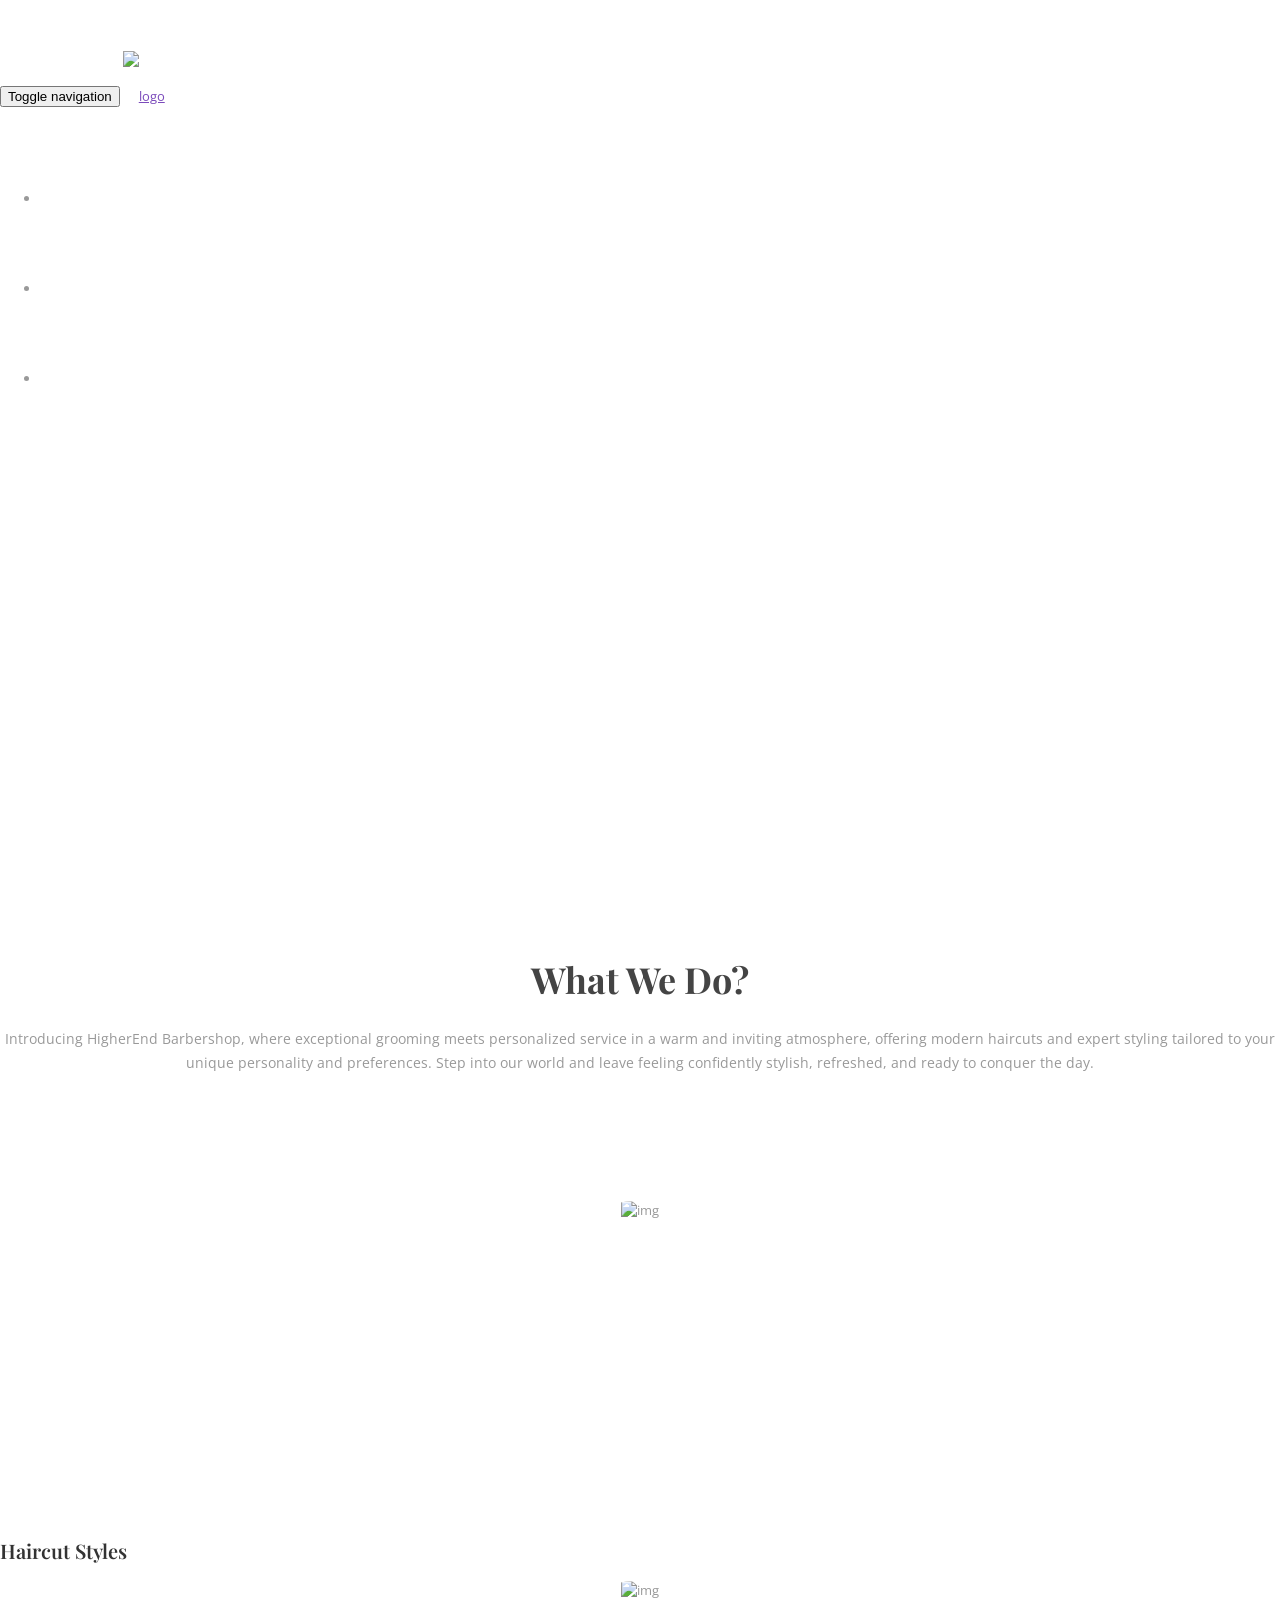
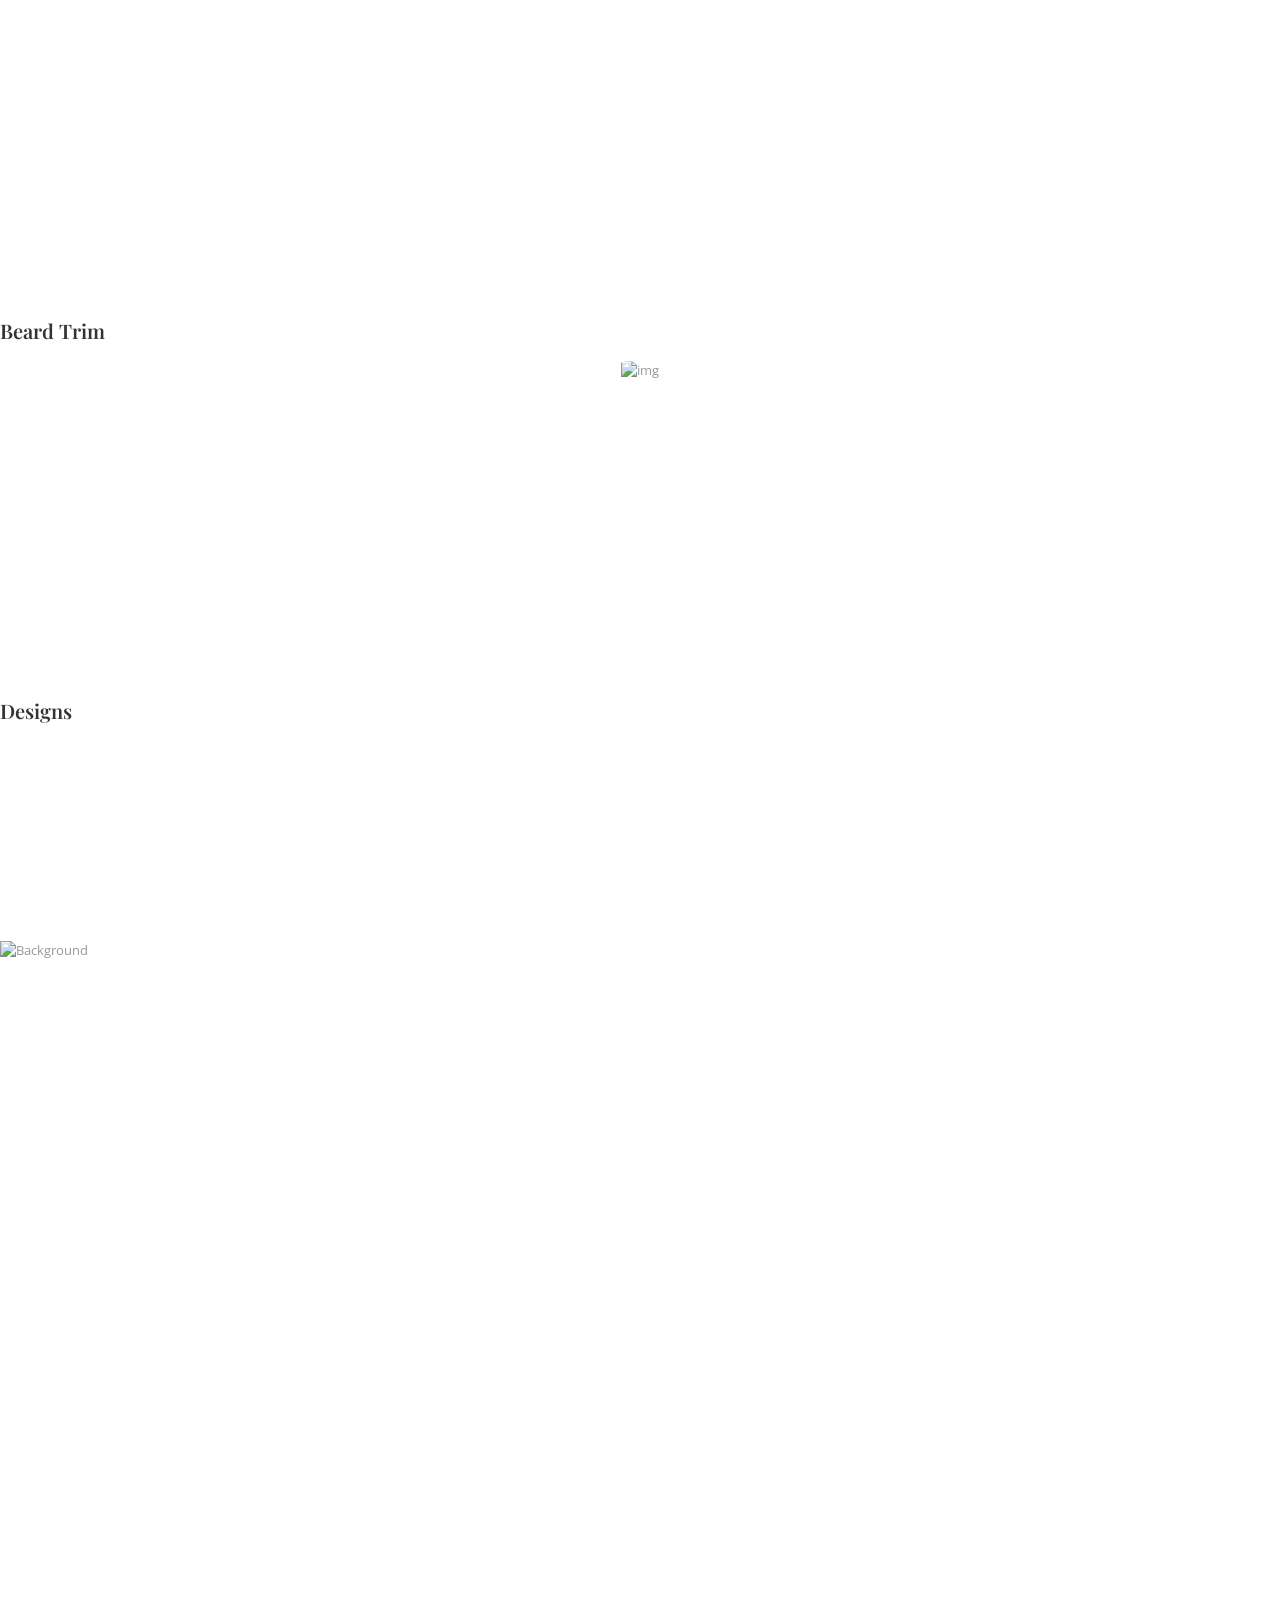
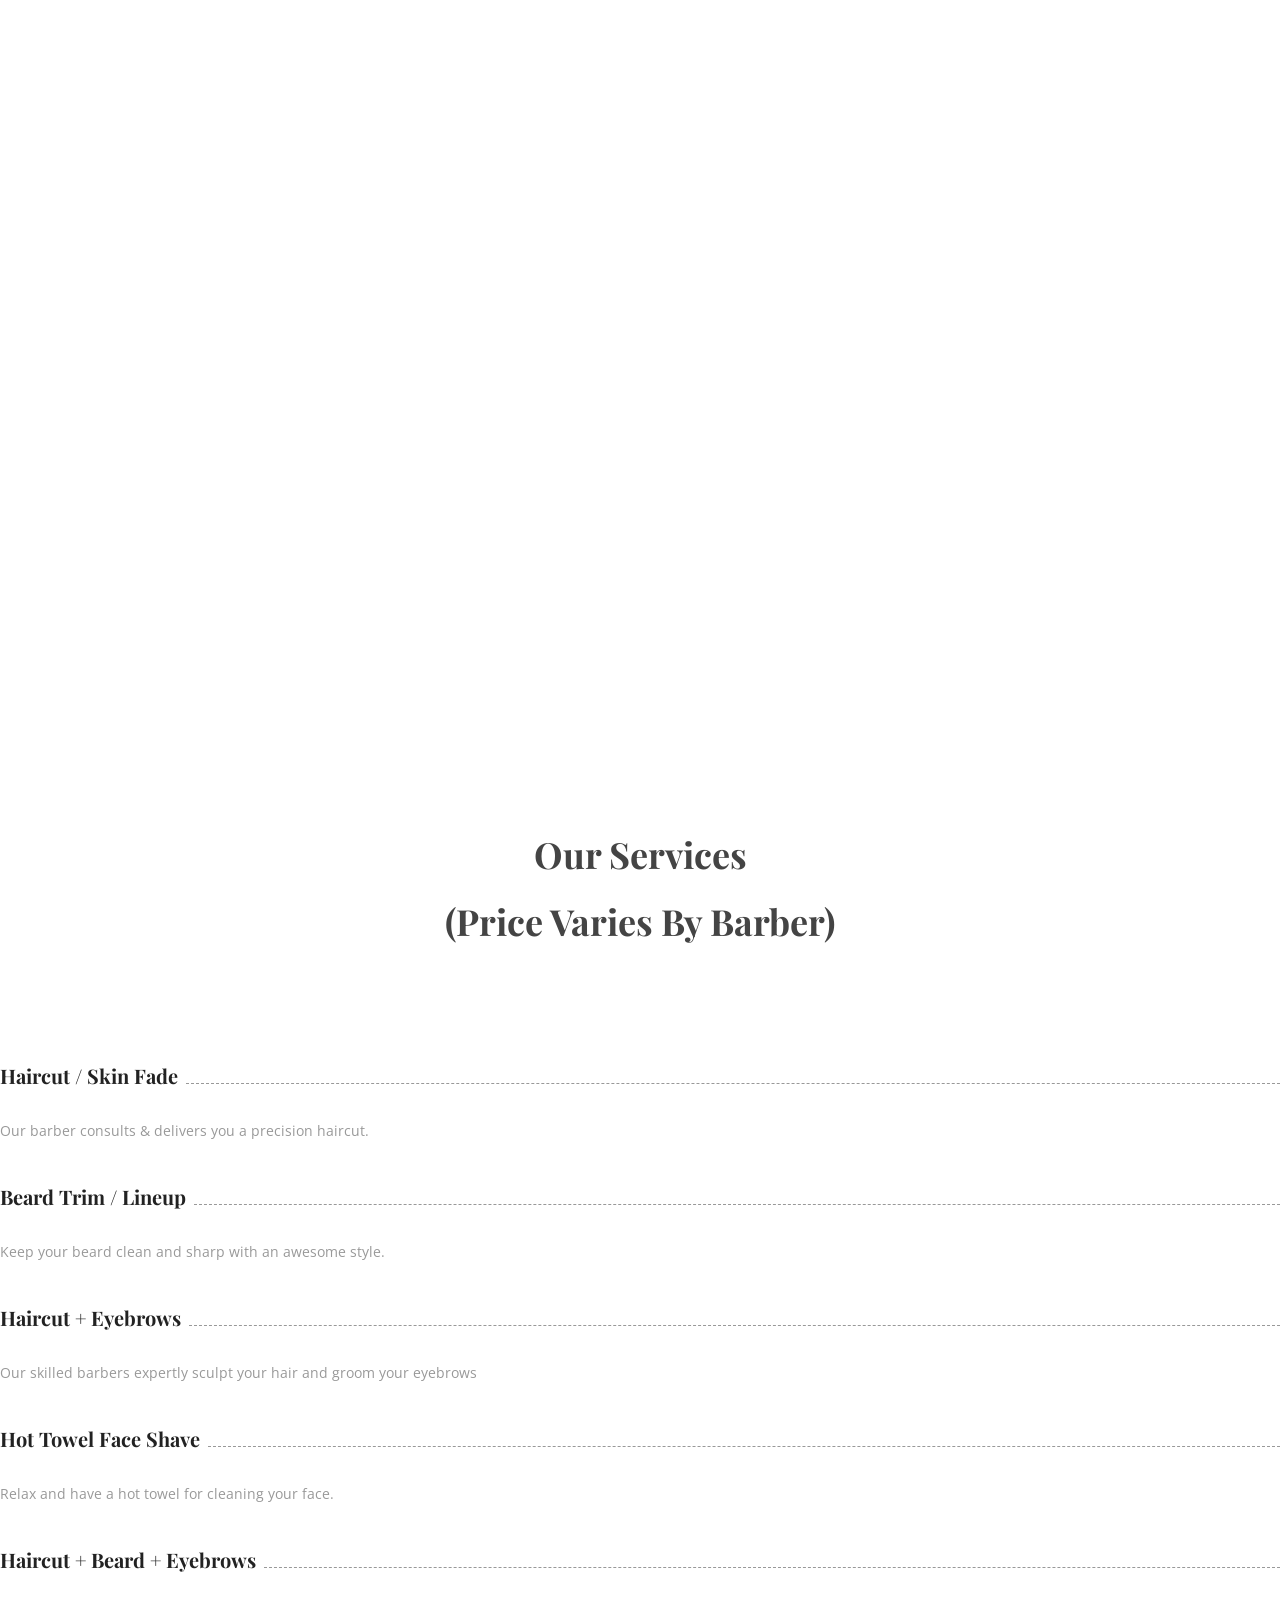
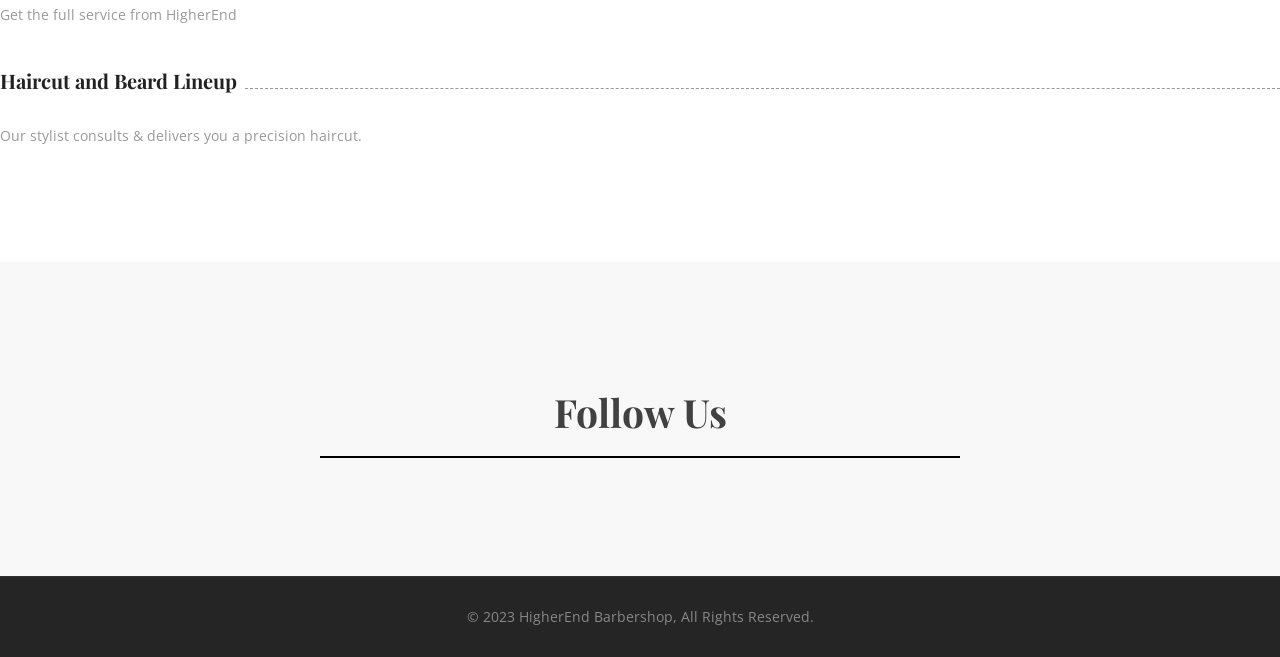
==== index.html @ abc7694b "Updated front page and staff page Updated some stuff" ====
<!DOCTYPE html>
<html dir="ltr" lang="en-US">

<head>
    <!-- Document Meta
    ============================================= -->
    <meta charset="utf-8">
    <meta http-equiv="X-UA-Compatible" content="IE=edge">
    <!--IE Compatibility Meta-->
    <meta name="author" content="Mahz Alam (Doc)" />
    <meta name="viewport" content="width=device-width, initial-scale=1,
            maximum-scale=1">
    <meta name="description" content="Elevate your grooming experience at HigherEnd Barbershop, where luxury meets exceptional craftsmanship. Our expert barbers are committed to providing the highest quality haircuts, meticulous grooming, and a distinguished atmosphere. Discover the perfect blend of timeless tradition and contemporary flair as our skilled team transforms your look with precision and style. Step into our world of sophistication and indulge in the ultimate grooming experience. Unleash your confidence and embrace the pinnacle of barbershop excellence at HigherEnd Barbershop.">
    <meta name="keywords" content="HigherEnd, HigherEnd Barbershop, Barbershop, barbershop, Shad Cutz">
    <link href="https://demo.zytheme.com/hairy/assets/images/favicon/favicon.png" rel="icon">

    <!-- Fonts
    ============================================= -->
    <link
        href='https://fonts.googleapis.com/css?family=Playfair+Display:400,400i,700,700i,900%7COpen+Sans:300,300i,400,400i,600,600i,700,700i,800,800i'
        rel='stylesheet' type='text/css'>

    <!-- Stylesheets
    ============================================= -->
    <link href="./assets/css/external.css" rel="stylesheet">
    <link href="./assets/css/bootstrap.min.css" rel="stylesheet">
    <link href="./assets/css/style.css" rel="stylesheet">

    <!-- HTML5 shim, for IE6-8 support of HTML5 elements. All other JS at the end of file. -->
    <!--[if lt IE 9]>
      <script src="assets/js/html5shiv.js"></script>
      <script src="assets/js/respond.min.js"></script>
    <![endif]-->
    <!-- Document Title
    ============================================= -->
    <title>HigherEnd | Barber</title>
</head>

<body>
    <!-- <div class="preloader">
        <div class="spinner">
            <div class="bounce1"></div>
            <div class="bounce2"></div>
            <div class="bounce3"></div>
        </div>
    </div> -->
    <!-- Document Wrapper
	============================================= -->
    <div id="wrapper" class="wrapper clearfix">
        <header id="navbar-spy" class="header header-topbar
                header-transparent header-fixed">
                    <div id="top-bar" class="top-bar">
                        <div class="container">
                            <div class="bottom-bar-border">
                                <div class="row">
                                    <div class="col-xs-12 col-sm-6 col-md-6 top--contact hidden-xs">
                                        <ul class="list-inline mb-0 ">
                                            <li>
                                                <i class="lnr lnr-clock"></i><span>Tue - Fri 10:30 - 8:00</span>
                                            </li>
                                        </ul>
                                    </div><!-- .col-md-6 end -->
                                    <div class="col-xs-12 col-sm-6 col-md-6 top--info text-right text-center-xs">
                                        <a href="https://www.google.com/maps/search/?api=1&query=33081+23+mile+Rd+New+Baltimore+Michigan" target="_blank">
                                            <span class="address">33081 23 mile Rd New Baltimore, MI 48047</span>
                                        </a>
                                        <span>|</span>
                                        <a href="tel:+15869802047" target="_blank">
                                            <span class="phone">(586) 980-2047</span>
                                        </a>
                                    </div><!-- .col-md-6 end -->
                                </div>
                            </div>
                        </div>
                    </div>
            <nav id="primary-menu" class="navbar navbar-fixed-top">
                <div class="container">
                    <div class="">
                        <!-- Brand and toggle get grouped for better mobile display -->
                        <div class="navbar-header">
                            <button type="button" class="navbar-toggle
                                    collapsed" data-toggle="collapse" data-target="#navbar-collapse-1"
                                aria-expanded="false">
                                <span class="sr-only">Toggle navigation</span>
                                <span class="icon-bar"></span>
                                <span class="icon-bar"></span>
                                <span class="icon-bar"></span>
                            </button>
                            <a class="logo" href="#">
                                <img class="logo-light"
                                    src="./assets/images/logo/logo1.png" width="125px" height="80px"
                                    alt="logo">
                                <img class="logo-dark"
                                    src="./assets/images/logo/logo1.png" width="125px" height="80px"
                                    alt="logo">
                            </a>
                        </div>

                        <!-- Collect the nav links, forms, and other content for toggling -->
                        <div class="collapse navbar-collapse pull-right" id="navbar-collapse-1">
                            <ul class="nav navbar-nav nav-pos-right
                                    nav-bordered-right snavbar-left">
                                <!-- Home Menu -->
                                <li class="has-dropdown active">
                                    <a href="#" data-toggle="dropdown" class="dropdown-toggle menu-item">home</a>
                                </li>
                                <!-- li end -->


                                <!-- About Us -->
                                <li class="has-dropdown">
                                    <a href="page-about-us.html" class="dropdown-toggle link-hover"
                                        data-hover="pages">About Us</a>
                                    <ul class="dropdown-menu">
                                        <li>
                                            <a href="page-about-us.html">
                                                about us
                                            </a>
                                        </li>
                                        <li>
                                            <a href="page-our-staff.html">our staff</a>
                                        </li>
                                    </ul>
                                </li>
                                <!-- li end -->



                                <!-- Gallery Menu-->
                                <li class="has-dropdown">
                                    <a href="gallery.html" class="dropdown-toggle menu-item">Gallery</a>
                                </li>
                                <!-- li end -->


                            </ul>

                            <!-- Book Online -->
                            <div class="module module-cart pull-left">
                                <div class="module-icon">
                                    <a class="btn btn--white btn--bordered btn--rounded" href="https://higherend.square.site/" target="_blank">
                                        Book Online
                                    </a>
                                </div>
                            </div>
                        </div>
                    </div>
                </div>

            </nav>

        </header>

        <!-- Slider #1
============================================= -->
        <section id="slider" class="carousel slider slider-navs" data-slide="1" data-slide-rs="1" data-autoplay="false"
            data-nav="true" data-dots="true" data-space="0" data-loop="true" data-speed="800">

            <!-- Slide #1 -->
            <div class="slide--item bg-overlay bg-overlay-dark">
                <div class="bg-section">
                    <img src="./assets/images/sliders/slide-bg/1.jpg" alt="background">
                </div>
                <div class="pos-vertical-center">
                    <div class="container">
                        <div class="row">
                            <div class="col-xs-12 col-sm-12 col-md-12
                                    text--center">
                                <div class="slide--headline">Welcome to HigherEnd</div>
                            </div>
                            <div class="col-xs-12 col-sm-12 col-md-6
                                    col-md-offset-3 text--center">
                                <div class="slide--bio">Welcome to the higher end barbershop, where expert 
                                    craftsmanship and personalized service combine to elevate your 
                                    grooming experience. </div>
                            </div>
                        </div>
                        <!-- .row end -->
                        <div class="module-icon btn-booking">
                            <a class="btn btn--white btn--bordered btn--rounded" href="https://higherend.square.site/" target="_blank">
                                Book Online
                            </a>
                        </div>
                    </div>
                    <!-- .container end -->
                </div>
            </div>
            <!-- .slide-item end -->

            <!-- Slide #2 -->
            <div class="slide--item bg-overlay bg-overlay-dark">
                <div class="bg-section">
                    <img src="./assets/images/sliders/slide-bg/2.jpg" alt="background">
                </div>
                <div class="pos-vertical-center">
                    <div class="container">
                        <div class="row">
                            <div class="col-xs-12 col-sm-12 col-md-12
                                    text--center">
                                <div class="slide--headline">We Will Make You Fresh</div>
                            </div>
                            <div class="col-xs-12 col-sm-12 col-md-6
                                    col-md-offset-3 text--center">
                                <div class="slide--bio">Step into our barbershop and discover 
                                    the art of looking effortlessly fresh, 
                                    where our skilled stylists create modern styles tailored to 
                                    enhance your unique charm.</div>
                            </div>
                        </div>
                        <!-- .row end -->
                        <div class="module-icon btn-booking">
                            <a class="btn btn--white btn--bordered btn--rounded" href="https://higherend.square.site/" target="_blank">
                                Book Online
                            </a>
                        </div>
                    </div>
                    <!-- .container end -->
                </div>
            </div>
            <!-- .slide-item end -->

            <!-- Slide #3 -->
            <div class="slide--item bg-overlay bg-overlay-dark">
                <div class="bg-section">
                    <img src="./assets/images/sliders/slide-bg/3.jpg" alt="background">
                </div>
                <div class="pos-vertical-center">
                    <div class="container">
                        <div class="row">
                            <div class="col-xs-12 col-sm-12 col-md-12
                                    text--center">
                                <div class="slide--headline">We Have Our Clients Trust</div>
                            </div>
                            <div class="col-xs-12 col-sm-12 col-md-6
                                    col-md-offset-3 text--center">
                                <div class="slide--bio">Trust is the cornerstone of our barbershop, 
                                    where our loyal clients rely on our expertise, attention to detail, 
                                    and commitment to delivering exceptional results every time.</div>
                            </div>
                        </div>
                        <!-- .row end -->
                        <div class="module-icon btn-booking">
                            <a class="btn btn--white btn--bordered btn--rounded" href="https://higherend.square.site/" target="_blank">
                                Book Online
                            </a>
                        </div>
                    </div>
                    <!-- .container end -->
                </div>
            </div>
            <!-- .slide-item end -->

        </section>
        <!-- #slider end -->
        <!-- Services #1
============================================= -->
        <section id="service1" class="services services-2 text-center
                bg-white">
            <div class="container">
                <div class="row">
                    <div class="col-xs-12 col-sm-12 col-md-6
                            col-md-offset-3">
                        <div class="heading text--center mb-80">
                            <h2 class="heading--title">What We Do?</h2>
                            <p class="heading--desc">Introducing HigherEnd Barbershop, where exceptional grooming meets personalized service in a warm and
                            inviting atmosphere, offering modern haircuts and expert styling tailored to your unique personality
                            and preferences. Step into our world and leave feeling confidently stylish, refreshed, and ready to conquer the day.</p>
                            <div class="divider--line"></div>
                        </div>
                    </div>
                    <!-- .col-md-6 end -->
                </div>
                <!-- .row end -->
                <div class="row">
                    <!-- Service #1 -->
                    <div class="col-xs-12 col-sm-4 col-md-4">
                        <div class="service-panel">
                            <div class="service--img">
                                <img src="assets/images/services/haircutStyles.png" alt="img">
                            </div>
                            <h3>Haircut Styles</h3>
                        </div>
                        <!-- .container end -->
                    </div>
                    <!-- .col-md-4 end -->

                    <!-- Service #2 -->
                    <div class="col-xs-12 col-sm-4 col-md-4">
                        <div class="service-panel">
                            <div class="service--img">
                                <img src="assets/images/services/beardTrim.png" alt="img">
                            </div>
                            <h3>Beard Trim</h3>
                        </div>
                        <!-- .container end -->
                    </div>
                    <!-- .col-md-4 end -->

                    <!-- Service #3 -->
                    <div class="col-xs-12 col-sm-4 col-md-4">
                        <div class="service-panel">
                            <div class="service--img">
                                <img src="assets/images/services/designs.png" alt="img">
                            </div>
                            <h3>Designs</h3>
                        </div>
                        <!-- .container end -->
                    </div>
                    <!-- .col-md-4 end -->
                </div>
                <!-- .row end -->
            </div>
            <!-- .container end -->
        </section>
        <!-- #service1 end -->

        <!-- working-time #1
============================================= -->
        <section id="working-time" class="working-time text-center
                bg-overlay bg-overlay-dark bg-parallax">
            <div class="bg-section">
                <img src="./assets/images/background/2.jpg" alt="Background" />
            </div>
            <div class="container">
                <div class="row">
                    <div class="col-xs-12 col-sm-12 col-md-6
                            col-md-offset-3">
                        <div class="heading text--center mb-80">
                            <h2 class="heading--title text-white">Working
                                Hours</h2>
                            <div class="divider--line"></div>
                        </div>
                    </div>
                    <!-- .col-md-6 end -->
                </div>
                <!-- .row end -->
                <div class="row">
                    <!-- Service #1 -->
                    <div class="col-xs-6 col-sm-4 col-md-2">
                        <div class="time-panel">
                            <h3>mon</h3>
                            <ul class="list-unstyled mb-0">
                                <li>11:00 am</li>
                                <li>to</li>
                                <li>5:00 pm</li>
                            </ul>
                        </div>
                        <!-- .time-panel end -->
                    </div>
                    <!-- .col-md-2 end -->

                    <!-- Service #2 -->
                    <div class="col-xs-6 col-sm-4 col-md-2">
                        <div class="time-panel">
                            <h3>tue</h3>
                            <ul class="list-unstyled mb-0">
                                <li>10:30 am</li>
                                <li>to</li>
                                <li>8:00 pm</li>
                            </ul>
                        </div>
                        <!-- .time-panel end -->
                    </div>
                    <!-- .col-md-2 end -->

                    <!-- Service #3 -->
                    <div class="col-xs-6 col-sm-4 col-md-2">
                        <div class="time-panel">
                            <h3>wed</h3>
                            <ul class="list-unstyled mb-0">
                                <li>10:30 am</li>
                                <li>to</li>
                                <li>8:00 pm</li>
                            </ul>
                        </div>
                        <!-- .time-panel end -->
                    </div>
                    <!-- .col-md-2 end -->

                    <!-- Service #4 -->
                    <div class="col-xs-6 col-sm-4 col-md-2">
                        <div class="time-panel">
                            <h3>thu</h3>
                            <ul class="list-unstyled mb-0">
                                <li>10:30 am</li>
                                <li>to</li>
                                <li>8:00 pm</li>
                            </ul>
                        </div>
                        <!-- .time-panel end -->
                    </div>
                    <!-- .col-md-2 end -->

                    <!-- Service #5 -->
                    <div class="col-xs-6 col-sm-4 col-md-2">
                        <div class="time-panel">
                            <h3>fri</h3>
                            <ul class="list-unstyled mb-0">
                                <li>10:30 am</li>
                                <li>to</li>
                                <li>8:00 pm</li>
                            </ul>
                        </div>
                        <!-- .time-panel end -->
                    </div>
                    <!-- .col-md-2 end -->

                    <!-- Service #6 -->
                    <div class="col-xs-6 col-sm-4 col-md-2">
                        <div class="time-panel">
                            <h3>sat</h3>
                            <ul class="list-unstyled mb-0">
                                <li>11:00 am</li>
                                <li>to</li>
                                <li>5:00 pm</li>
                            </ul>
                        </div>
                        <!-- .time-panel end -->
                    </div>
                    <!-- .col-md-2 end -->

                </div>
                <!-- .row end -->
            </div>
            <!-- .container end -->
        </section>
        <!-- #service1 end -->

        <!-- pricing #2
============================================= -->
        <section id="pricing" class="pricing pricing-2 bg-white pb-80">
            <div class="container">
                <div class="row">
                    <div class="col-xs-12 col-sm-12 col-md-6
                            col-md-offset-3">
                        <div class="heading text--center mb-70">
                            <h2 class="heading--title">Our Services</h2>
                            <h2 class="heading--title">(Price varies by barber)</h2>
                            <div class="divider--line"></div>
                        </div>
                    </div>
                    <!-- .col-md-6 end -->
                </div>
                <!-- .row end -->
                <div class="row">
                    <!-- Pricing #1 -->
                    <div class="col-xs-12 col-sm-6 col-md-6">
                        <div class="pricing-panel">
                            <div class="pricing--content">
                                <h4 class="pricing--heading">Haircut / Skin Fade</h4>
                                <div class="pricing--divider"></div>
                            </div>
                            <p class="pricing--desc">Our barber consults &
                                delivers you a precision haircut.</p>
                        </div>
                        <!-- .panel end -->
                    </div>
                    <!-- .col-md-4 end -->
                    <!-- Pricing #2 -->
                    <div class="col-xs-12 col-sm-6 col-md-6">
                        <div class="pricing-panel">
                            <div class="pricing--content">
                                <h4 class="pricing--heading">Beard Trim / Lineup</h4>
                                <div class="pricing--divider"></div>
                            </div>
                            <p class="pricing--desc">Keep your beard clean
                                and sharp with an awesome style.</p>
                        </div>
                        <!-- .panel end -->
                    </div>
                    <!-- .col-md-4 end -->
                    <!-- Pricing #3 -->
                    <div class="col-xs-12 col-sm-6 col-md-6">
                        <div class="pricing-panel">
                            <div class="pricing--content">
                                <h4 class="pricing--heading">Haircut + Eyebrows</h4>
                                <div class="pricing--divider"></div>
                            </div>
                            <p class="pricing--desc">Our skilled barbers expertly sculpt your hair and groom your eyebrows</p>
                        </div>
                        <!-- .panel end -->
                    </div>
                    <!-- .col-md-4 end -->
                    <!-- Pricing #4 -->
                    <div class="col-xs-12 col-sm-6 col-md-6">
                        <div class="pricing-panel">
                            <div class="pricing--content">
                                <h4 class="pricing--heading">Hot Towel Face Shave</h4>
                                <div class="pricing--divider"></div>
                            </div>
                            <p class="pricing--desc">Relax and have a hot
                                towel for cleaning your face.</p>
                        </div>
                        <!-- .panel end -->
                    </div>
                    <!-- .col-md-4 end -->
                    <!-- Pricing #5 -->
                    <div class="col-xs-12 col-sm-6 col-md-6">
                        <div class="pricing-panel">
                            <div class="pricing--content">
                                <h4 class="pricing--heading">Haircut + Beard + Eyebrows</h4>
                                <div class="pricing--divider"></div>
                            </div>
                            <p class="pricing--desc">Get the full service from HigherEnd</p>
                        </div>
                        <!-- .panel end -->
                    </div>
                    <!-- .col-md-4 end -->
                    <!-- Pricing #6 -->
                    <div class="col-xs-12 col-sm-6 col-md-6">
                        <div class="pricing-panel">
                            <div class="pricing--content">
                                <h4 class="pricing--heading">Haircut and Beard Lineup</h4>
                                <div class="pricing--divider"></div>
                            </div>
                            <p class="pricing--desc">Our stylist consults &
                                delivers you a precision haircut.</p>
                        </div>
                        <!-- .panel end -->
                    </div>
                    <!-- .col-md-4 end -->
                </div>
                <!-- .row end -->
            </div>
            <!-- .container end -->
        </section>
        <!-- #pricing1 end -->

                        </div>
                    </div>
                    <!-- .col-md-12 end -->
                </div>
                <!-- .row end -->
            </div>
            <!-- .container end -->
        </section>

                <!-- Follow Us
                ============================================= -->
                <section class="bg-gray">
                    <div class="container">
                        <div class="row text--center follow-us">
                            <p>Follow Us</p>
                            <!-- .col-md-3 end -->
                            <div class="line"></div>
                        </div>
                        <div class="text-center">
                            <a href="https://www.instagram.com/higherend.barbershop/" target="_blank"><i class="fa fa-4x fa-instagram"></i></a>
                        </div>
                        <!-- .row end -->
                    </div>
                    <!-- .container end -->
                </section>
                <!-- #counter1 end -->

        <!-- Footer #5
============================================= -->
        <footer id="footer" class="footer">
            <!-- Copyrights
	============================================= -->
            <div class="footer--copyright">
                <div class="container">
                    <div class="row">
                        <div class="text--center">
                            <span>&copy; 2023 HigherEnd Barbershop, All rights reserved.</span>
                        </div>
                    </div>
                </div>
                <!-- .container end -->
            </div>
        </footer>
    </div>
    <!-- #wrapper end -->

    <!-- Footer Scripts
============================================= -->
    <script src="./assets/js/jquery-2.2.4.min.js"></script>
    <script src="./assets/js/plugins.js"></script>
    <script src="./assets/js/functions.js"></script>
</body>

</html>
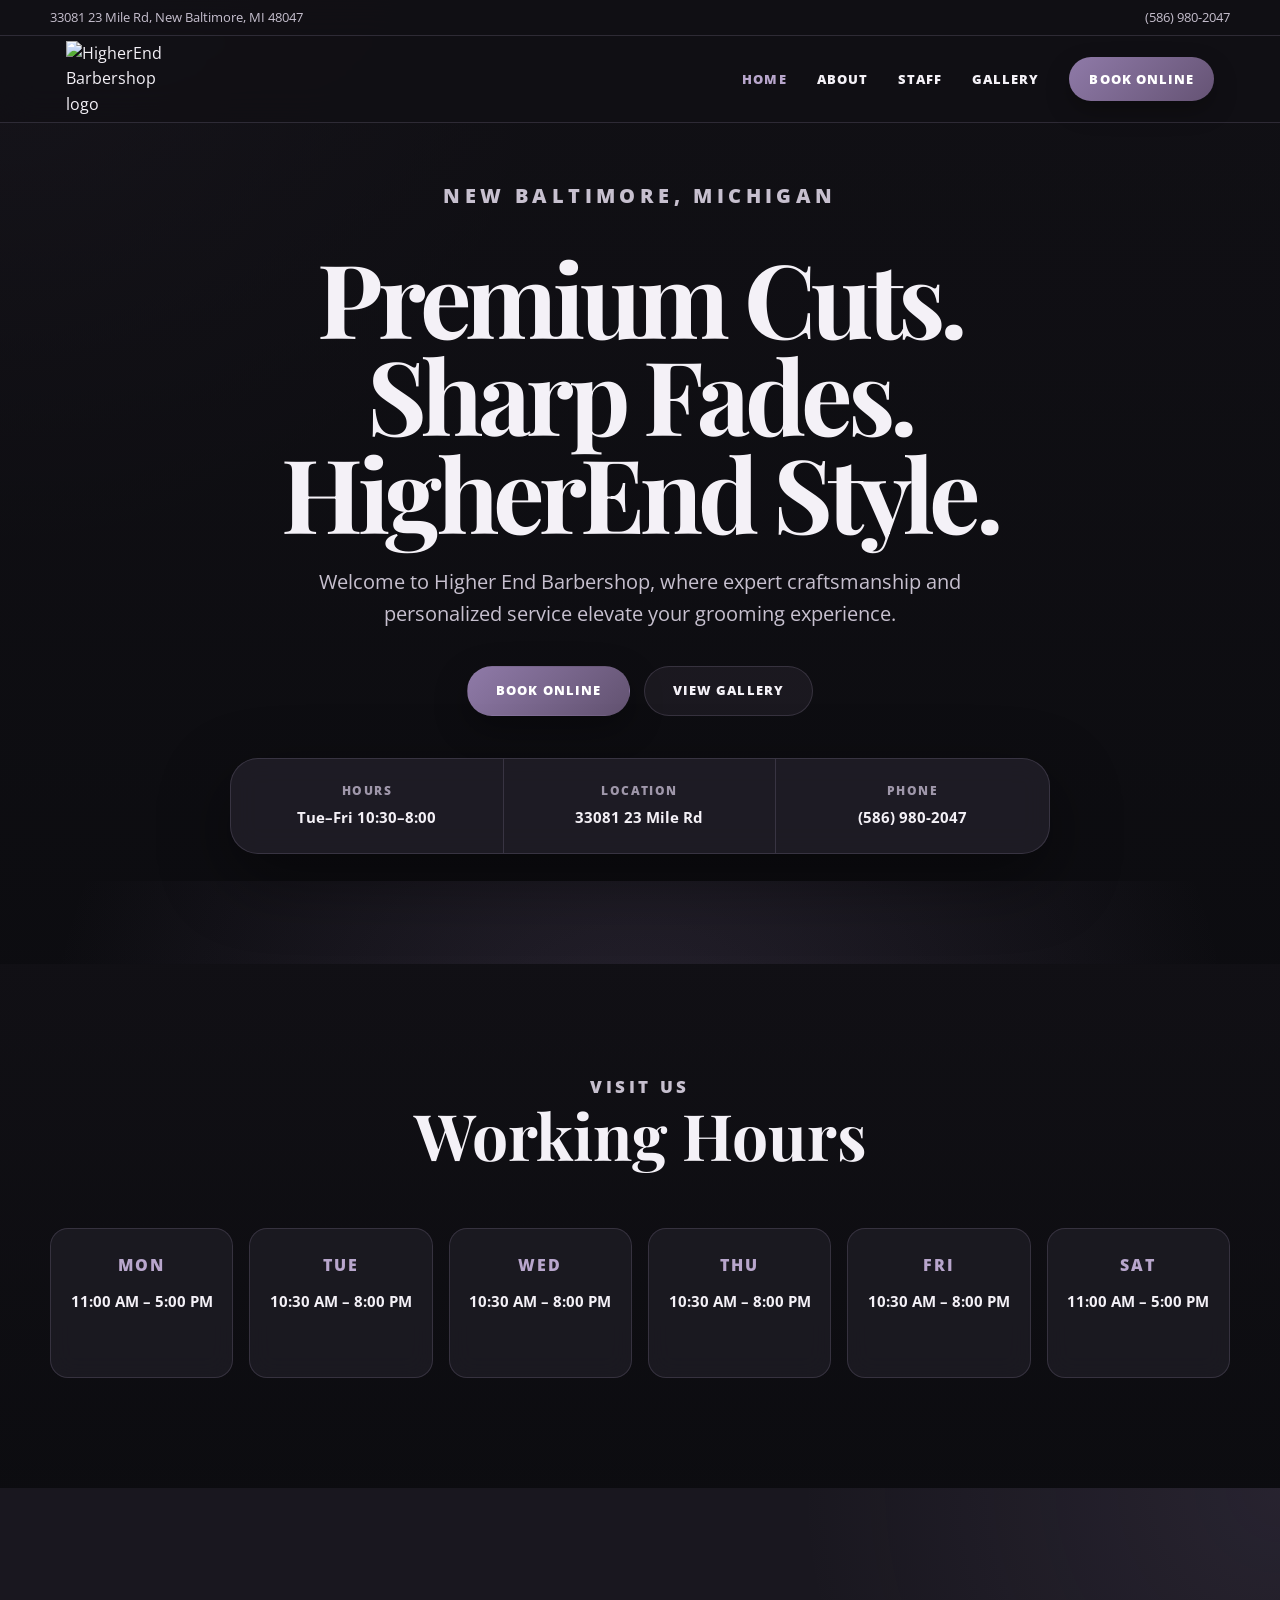
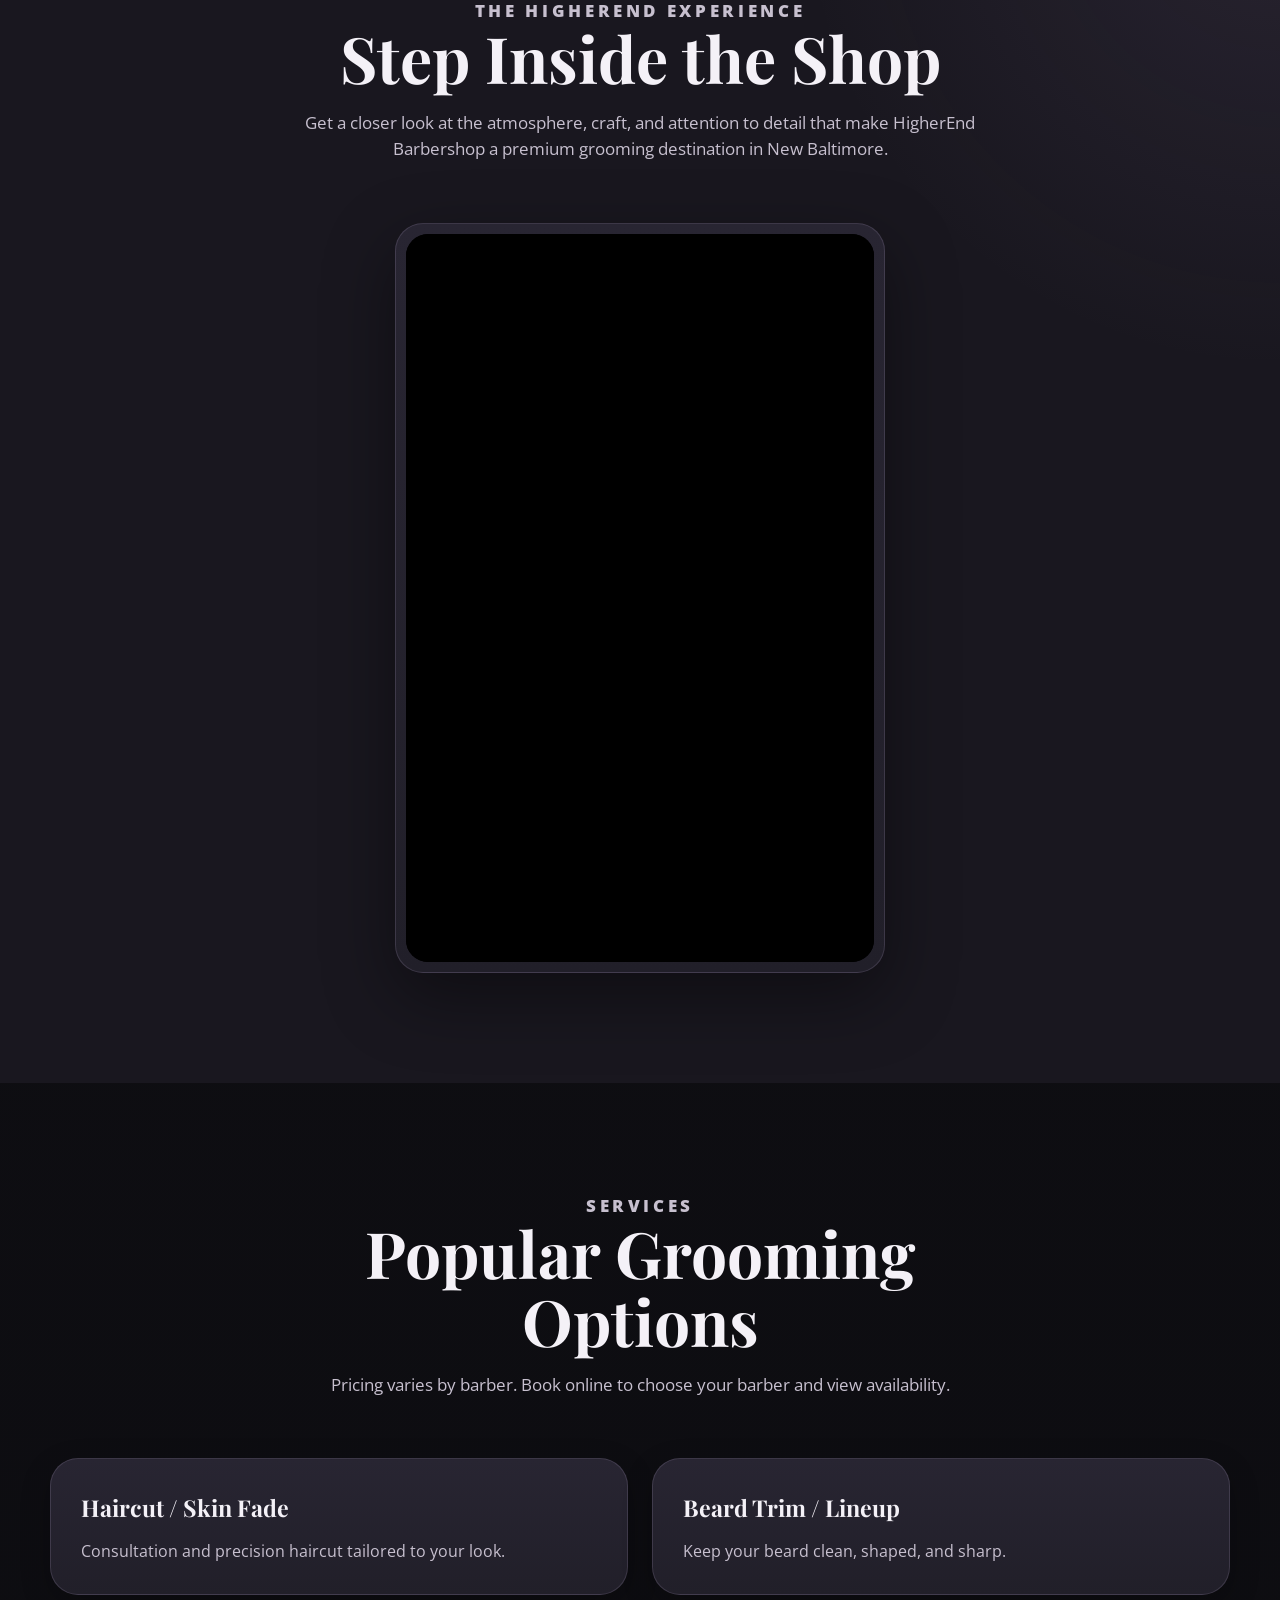
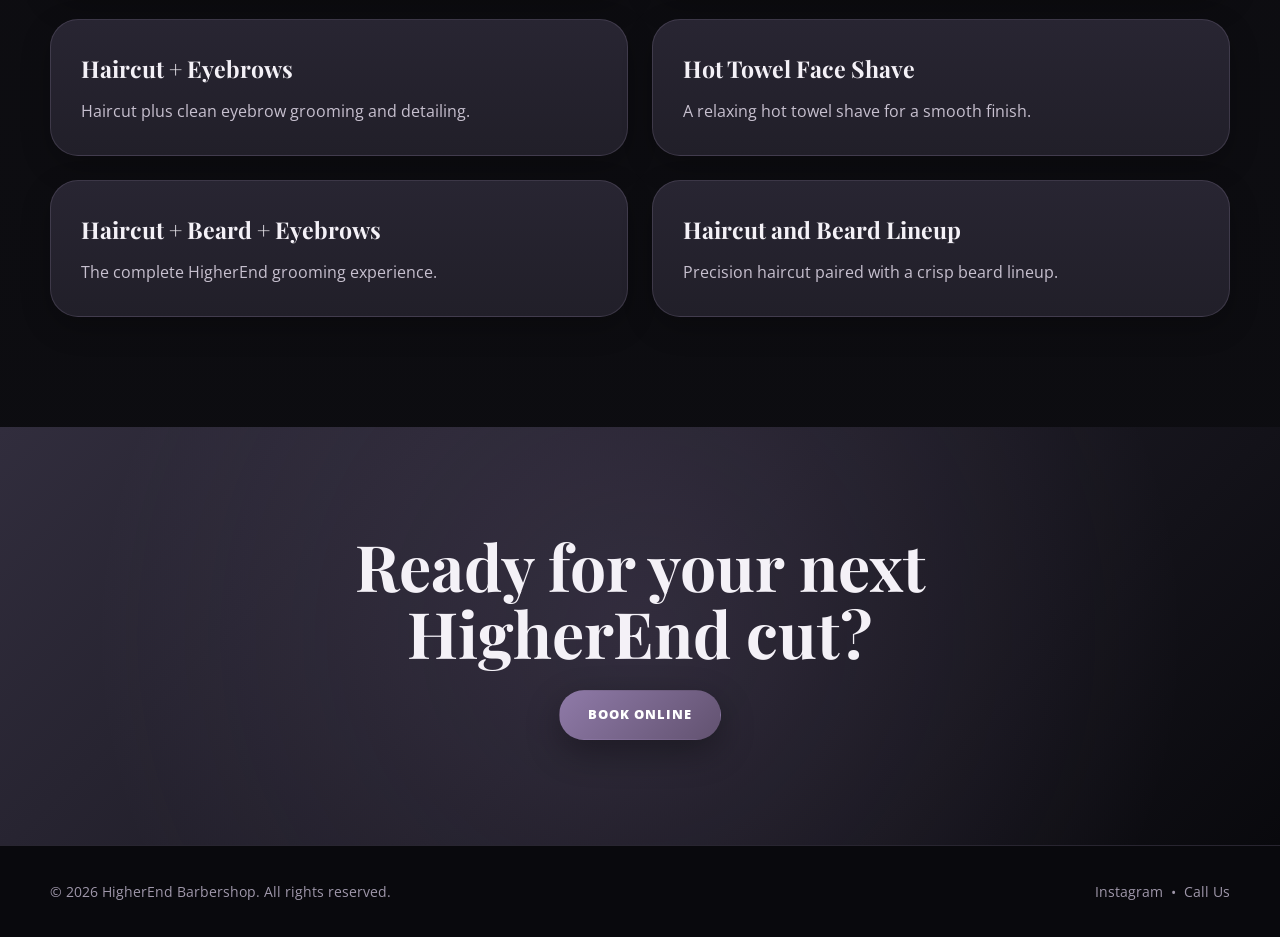
==== commit 19eb8c74: "Revamp This is a major revamp of the website. Pushing big style changes." ====
--- a/index.html
+++ b/index.html
@@ -1,582 +1,147 @@
 <!DOCTYPE html>
-<html dir="ltr" lang="en-US">
+<html lang="en-US">
+<head>
+  <meta charset="utf-8">
+  <meta name="viewport" content="width=device-width, initial-scale=1">
+  <meta name="description" content="Premium barbershop in New Baltimore, Michigan offering precision haircuts, fades, beard trims, lineups, designs, and hot towel shaves.">
+  <meta name="keywords" content="Higher End, Higher End Barbershop, Barbershop, New Baltimore barber, haircuts, fades, beard trim">
+  <title>HigherEnd | Barber</title>
+  <link rel="preconnect" href="https://fonts.googleapis.com">
+  <link rel="preconnect" href="https://fonts.gstatic.com" crossorigin>
+  <link href="https://fonts.googleapis.com/css2?family=Open+Sans:wght@400;600;700;800&family=Playfair+Display:wght@600;700;900&display=swap" rel="stylesheet">
+  <link rel="icon" href="https://demo.zytheme.com/hairy/assets/images/favicon/favicon.png">
+  <link rel="stylesheet" href="./assets/css/modern.css">
+</head>
+<body>
+  <header class="site-header">
+    <div class="top-strip">
+      <div class="container">
+        <a href="https://www.google.com/maps/search/?api=1&query=33081+23+mile+Rd+New+Baltimore+Michigan" target="_blank" rel="noopener">33081 23 Mile Rd, New Baltimore, MI 48047</a>
+        <a href="tel:+15869802047">(586) 980-2047</a>
+      </div>
+    </div>
+    <div class="container">
+      <nav class="navbar" aria-label="Main navigation">
+        <a class="brand" href="index.html"><img src="./assets/images/logo/logo1.png" alt="HigherEnd Barbershop logo"></a>
+        <button class="nav-toggle" type="button" aria-label="Toggle navigation"><span></span><span></span><span></span></button>
+        <ul class="nav-menu">
+          <li><a class="active" href="index.html">Home</a></li>
+          <li><a class="" href="page-about-us.html">About</a></li>
+          <li><a class="" href="page-our-staff.html">Staff</a></li>
+          <li><a class="" href="gallery.html">Gallery</a></li>
+          <li><a class="book" href="https://higherend.square.site/" target="_blank" rel="noopener">Book Online</a></li>
+        </ul>
+      </nav>
+    </div>
+  </header>
 
-<head>
-    <!-- Document Meta
-    ============================================= -->
-    <meta charset="utf-8">
-    <meta http-equiv="X-UA-Compatible" content="IE=edge">
-    <!--IE Compatibility Meta-->
-    <meta name="author" content="Mahz Alam (Doc)" />
-    <meta name="viewport" content="width=device-width, initial-scale=1,
-            maximum-scale=1">
-    <meta name="description" content="Elevate your grooming experience at HigherEnd Barbershop, where luxury meets exceptional craftsmanship. Our expert barbers are committed to providing the highest quality haircuts, meticulous grooming, and a distinguished atmosphere. Discover the perfect blend of timeless tradition and contemporary flair as our skilled team transforms your look with precision and style. Step into our world of sophistication and indulge in the ultimate grooming experience. Unleash your confidence and embrace the pinnacle of barbershop excellence at HigherEnd Barbershop.">
-    <meta name="keywords" content="HigherEnd, HigherEnd Barbershop, Barbershop, barbershop, Shad Cutz">
-    <link href="https://demo.zytheme.com/hairy/assets/images/favicon/favicon.png" rel="icon">
+  <main>
+    <section class="hero">
+      <div class="hero-content">
+        <p class="eyebrow">New Baltimore, Michigan</p>
+        <h1>Premium Cuts. Sharp Fades. HigherEnd Style.</h1>
+        <p>Welcome to Higher End Barbershop, where expert craftsmanship and personalized service elevate your grooming experience.</p>
+        <div class="hero-actions">
+          <a class="btn btn-primary" href="https://higherend.square.site/" target="_blank" rel="noopener">Book Online</a>
+          <a class="btn btn-ghost" href="gallery.html">View Gallery</a>
+        </div>
+        <div class="hero-card">
+          <div><span>Hours</span><strong>Tue–Fri 10:30–8:00</strong></div>
+          <div><span>Location</span><strong>33081 23 Mile Rd</strong></div>
+          <div><span>Phone</span><strong>(586) 980-2047</strong></div>
+        </div>
+      </div>
+    </section>
 
-    <!-- Fonts
-    ============================================= -->
-    <link
-        href='https://fonts.googleapis.com/css?family=Playfair+Display:400,400i,700,700i,900%7COpen+Sans:300,300i,400,400i,600,600i,700,700i,800,800i'
-        rel='stylesheet' type='text/css'>
+    <section class="section hours">
+      <div class="container">
+        <div class="section-head">
+          <p class="eyebrow">Visit Us</p>
+          <h2>Working Hours</h2>
+        </div>
+        <div class="hours-grid">
+          <div class="hour-card"><span>Mon</span><strong>11:00 AM – 5:00 PM</strong></div>
+          <div class="hour-card"><span>Tue</span><strong>10:30 AM – 8:00 PM</strong></div>
+          <div class="hour-card"><span>Wed</span><strong>10:30 AM – 8:00 PM</strong></div>
+          <div class="hour-card"><span>Thu</span><strong>10:30 AM – 8:00 PM</strong></div>
+          <div class="hour-card"><span>Fri</span><strong>10:30 AM – 8:00 PM</strong></div>
+          <div class="hour-card"><span>Sat</span><strong>11:00 AM – 5:00 PM</strong></div>
+        </div>
+      </div>
+    </section>
 
-    <!-- Stylesheets
-    ============================================= -->
-    <link href="./assets/css/external.css" rel="stylesheet">
-    <link href="./assets/css/bootstrap.min.css" rel="stylesheet">
-    <link href="./assets/css/style.css" rel="stylesheet">
+    <section class="section alt">
+      <div class="container">
+        <div class="section-head">
+          <p class="eyebrow">The HigherEnd Experience</p>
+          <h2>Step Inside the Shop</h2>
+          <p>Get a closer look at the atmosphere, craft, and attention to detail that make HigherEnd Barbershop a premium grooming destination in New Baltimore.</p>
+        </div>
 
-    <!-- HTML5 shim, for IE6-8 support of HTML5 elements. All other JS at the end of file. -->
-    <!--[if lt IE 9]>
-      <script src="assets/js/html5shiv.js"></script>
-      <script src="assets/js/respond.min.js"></script>
-    <![endif]-->
-    <!-- Document Title
-    ============================================= -->
-    <title>HigherEnd | Barber</title>
-</head>
+        <div style="max-width: 490px; margin: 0 auto; padding: 10px; border: 1px solid var(--color-border); border-radius: 28px; background: linear-gradient(180deg, var(--color-card-2), var(--color-card)); box-shadow: var(--shadow-lg);">
+          <div style="width: 100%; aspect-ratio: 9 / 14; overflow: hidden; border-radius: 22px; background: #000;">
+            <iframe
+              src="https://drive.google.com/file/d/1XGrJJum-1PXeP-UotDGFnY54lWWNUnIi/preview?autoplay=1"
+              width="640"
+              height="480"
+              allow="autoplay; fullscreen"
+              allowfullscreen
+              style="width: 100%; height: 100%; display: block; border: none; background: #000;">
+            </iframe>
+          </div>
+        </div>
+      </div>
+    </section>
 
-<body>
-    <!-- <div class="preloader">
-        <div class="spinner">
-            <div class="bounce1"></div>
-            <div class="bounce2"></div>
-            <div class="bounce3"></div>
+    <!-- <section class="section alt">
+      <div class="container">
+        <div class="section-head">
+          <p class="eyebrow">What We Do</p>
+          <h2>Grooming Services Built Around Your Style</h2>
+          <p>From sharp fades to beard work and custom designs, HigherEnd delivers clean, confident results with precision.</p>
         </div>
-    </div> -->
-    <!-- Document Wrapper
-	============================================= -->
-    <div id="wrapper" class="wrapper clearfix">
-        <header id="navbar-spy" class="header header-topbar
-                header-transparent header-fixed">
-                    <div id="top-bar" class="top-bar">
-                        <div class="container">
-                            <div class="bottom-bar-border">
-                                <div class="row">
-                                    <div class="col-xs-12 col-sm-6 col-md-6 top--contact hidden-xs">
-                                        <ul class="list-inline mb-0 ">
-                                            <li>
-                                                <i class="lnr lnr-clock"></i><span>Tue - Fri 10:30 - 8:00</span>
-                                            </li>
-                                        </ul>
-                                    </div><!-- .col-md-6 end -->
-                                    <div class="col-xs-12 col-sm-6 col-md-6 top--info text-right text-center-xs">
-                                        <a href="https://www.google.com/maps/search/?api=1&query=33081+23+mile+Rd+New+Baltimore+Michigan" target="_blank">
-                                            <span class="address">33081 23 mile Rd New Baltimore, MI 48047</span>
-                                        </a>
-                                        <span>|</span>
-                                        <a href="tel:+15869802047" target="_blank">
-                                            <span class="phone">(586) 980-2047</span>
-                                        </a>
-                                    </div><!-- .col-md-6 end -->
-                                </div>
-                            </div>
-                        </div>
-                    </div>
-            <nav id="primary-menu" class="navbar navbar-fixed-top">
-                <div class="container">
-                    <div class="">
-                        <!-- Brand and toggle get grouped for better mobile display -->
-                        <div class="navbar-header">
-                            <button type="button" class="navbar-toggle
-                                    collapsed" data-toggle="collapse" data-target="#navbar-collapse-1"
-                                aria-expanded="false">
-                                <span class="sr-only">Toggle navigation</span>
-                                <span class="icon-bar"></span>
-                                <span class="icon-bar"></span>
-                                <span class="icon-bar"></span>
-                            </button>
-                            <a class="logo" href="#">
-                                <img class="logo-light"
-                                    src="./assets/images/logo/logo1.png" width="125px" height="80px"
-                                    alt="logo">
-                                <img class="logo-dark"
-                                    src="./assets/images/logo/logo1.png" width="125px" height="80px"
-                                    alt="logo">
-                            </a>
-                        </div>
-
-                        <!-- Collect the nav links, forms, and other content for toggling -->
-                        <div class="collapse navbar-collapse pull-right" id="navbar-collapse-1">
-                            <ul class="nav navbar-nav nav-pos-right
-                                    nav-bordered-right snavbar-left">
-                                <!-- Home Menu -->
-                                <li class="has-dropdown active">
-                                    <a href="#" data-toggle="dropdown" class="dropdown-toggle menu-item">home</a>
-                                </li>
-                                <!-- li end -->
+        <div class="service-grid">
+          <article class="service-card"><img src="./assets/images/services/haircutStyles.png" alt="Haircut styles"><div><h3>Haircut Styles</h3><p>Precision cuts, fades, tapers, and custom styling for a clean look.</p></div></article>
+          <article class="service-card"><img src="./assets/images/services/beardTrim.png" alt="Beard trim"><div><h3>Beard Trim</h3><p>Beard shaping, detailing, lineups, and grooming that keeps your profile sharp.</p></div></article>
+          <article class="service-card"><img src="./assets/images/services/designs.png" alt="Hair designs"><div><h3>Designs</h3><p>Creative detail work and custom designs tailored to your style.</p></div></article>
+        </div>
+      </div>
+    </section> -->
 
 
-                                <!-- About Us -->
-                                <li class="has-dropdown">
-                                    <a href="page-about-us.html" class="dropdown-toggle link-hover"
-                                        data-hover="pages">About Us</a>
-                                    <ul class="dropdown-menu">
-                                        <li>
-                                            <a href="page-about-us.html">
-                                                about us
-                                            </a>
-                                        </li>
-                                        <li>
-                                            <a href="page-our-staff.html">our staff</a>
-                                        </li>
-                                    </ul>
-                                </li>
-                                <!-- li end -->
+    <section class="section">
+      <div class="container">
+        <div class="section-head">
+          <p class="eyebrow">Services</p>
+          <h2>Popular Grooming Options</h2>
+          <p>Pricing varies by barber. Book online to choose your barber and view availability.</p>
+        </div>
+        <div class="price-grid">
+          <article class="price-card"><h3>Haircut / Skin Fade</h3><p>Consultation and precision haircut tailored to your look.</p></article>
+          <article class="price-card"><h3>Beard Trim / Lineup</h3><p>Keep your beard clean, shaped, and sharp.</p></article>
+          <article class="price-card"><h3>Haircut + Eyebrows</h3><p>Haircut plus clean eyebrow grooming and detailing.</p></article>
+          <article class="price-card"><h3>Hot Towel Face Shave</h3><p>A relaxing hot towel shave for a smooth finish.</p></article>
+          <article class="price-card"><h3>Haircut + Beard + Eyebrows</h3><p>The complete HigherEnd grooming experience.</p></article>
+          <article class="price-card"><h3>Haircut and Beard Lineup</h3><p>Precision haircut paired with a crisp beard lineup.</p></article>
+        </div>
+      </div>
+    </section>
 
+    <section class="cta">
+      <div class="container cta-inner">
+        <h2>Ready for your next HigherEnd cut?</h2>
+        <a class="btn btn-primary" href="https://higherend.square.site/" target="_blank" rel="noopener">Book Online</a>
+      </div>
+    </section>
+  </main>
 
+  <footer class="footer">
+    <div class="container footer-inner">
+      <span>&copy; <span id="year"></span> HigherEnd Barbershop. All rights reserved.</span>
+      <div><a href="https://www.instagram.com/higherend.barbershop/" target="_blank" rel="noopener">Instagram</a> &nbsp;•&nbsp; <a href="tel:+15869802047">Call Us</a></div>
+    </div>
+  </footer>
 
-                                <!-- Gallery Menu-->
-                                <li class="has-dropdown">
-                                    <a href="gallery.html" class="dropdown-toggle menu-item">Gallery</a>
-                                </li>
-                                <!-- li end -->
-
-
-                            </ul>
-
-                            <!-- Book Online -->
-                            <div class="module module-cart pull-left">
-                                <div class="module-icon">
-                                    <a class="btn btn--white btn--bordered btn--rounded" href="https://higherend.square.site/" target="_blank">
-                                        Book Online
-                                    </a>
-                                </div>
-                            </div>
-                        </div>
-                    </div>
-                </div>
-
-            </nav>
-
-        </header>
-
-        <!-- Slider #1
-============================================= -->
-        <section id="slider" class="carousel slider slider-navs" data-slide="1" data-slide-rs="1" data-autoplay="false"
-            data-nav="true" data-dots="true" data-space="0" data-loop="true" data-speed="800">
-
-            <!-- Slide #1 -->
-            <div class="slide--item bg-overlay bg-overlay-dark">
-                <div class="bg-section">
-                    <img src="./assets/images/sliders/slide-bg/1.jpg" alt="background">
-                </div>
-                <div class="pos-vertical-center">
-                    <div class="container">
-                        <div class="row">
-                            <div class="col-xs-12 col-sm-12 col-md-12
-                                    text--center">
-                                <div class="slide--headline">Welcome to HigherEnd</div>
-                            </div>
-                            <div class="col-xs-12 col-sm-12 col-md-6
-                                    col-md-offset-3 text--center">
-                                <div class="slide--bio">Welcome to the higher end barbershop, where expert 
-                                    craftsmanship and personalized service combine to elevate your 
-                                    grooming experience. </div>
-                            </div>
-                        </div>
-                        <!-- .row end -->
-                        <div class="module-icon btn-booking">
-                            <a class="btn btn--white btn--bordered btn--rounded" href="https://higherend.square.site/" target="_blank">
-                                Book Online
-                            </a>
-                        </div>
-                    </div>
-                    <!-- .container end -->
-                </div>
-            </div>
-            <!-- .slide-item end -->
-
-            <!-- Slide #2 -->
-            <div class="slide--item bg-overlay bg-overlay-dark">
-                <div class="bg-section">
-                    <img src="./assets/images/sliders/slide-bg/2.jpg" alt="background">
-                </div>
-                <div class="pos-vertical-center">
-                    <div class="container">
-                        <div class="row">
-                            <div class="col-xs-12 col-sm-12 col-md-12
-                                    text--center">
-                                <div class="slide--headline">We Will Make You Fresh</div>
-                            </div>
-                            <div class="col-xs-12 col-sm-12 col-md-6
-                                    col-md-offset-3 text--center">
-                                <div class="slide--bio">Step into our barbershop and discover 
-                                    the art of looking effortlessly fresh, 
-                                    where our skilled stylists create modern styles tailored to 
-                                    enhance your unique charm.</div>
-                            </div>
-                        </div>
-                        <!-- .row end -->
-                        <div class="module-icon btn-booking">
-                            <a class="btn btn--white btn--bordered btn--rounded" href="https://higherend.square.site/" target="_blank">
-                                Book Online
-                            </a>
-                        </div>
-                    </div>
-                    <!-- .container end -->
-                </div>
-            </div>
-            <!-- .slide-item end -->
-
-            <!-- Slide #3 -->
-            <div class="slide--item bg-overlay bg-overlay-dark">
-                <div class="bg-section">
-                    <img src="./assets/images/sliders/slide-bg/3.jpg" alt="background">
-                </div>
-                <div class="pos-vertical-center">
-                    <div class="container">
-                        <div class="row">
-                            <div class="col-xs-12 col-sm-12 col-md-12
-                                    text--center">
-                                <div class="slide--headline">We Have Our Clients Trust</div>
-                            </div>
-                            <div class="col-xs-12 col-sm-12 col-md-6
-                                    col-md-offset-3 text--center">
-                                <div class="slide--bio">Trust is the cornerstone of our barbershop, 
-                                    where our loyal clients rely on our expertise, attention to detail, 
-                                    and commitment to delivering exceptional results every time.</div>
-                            </div>
-                        </div>
-                        <!-- .row end -->
-                        <div class="module-icon btn-booking">
-                            <a class="btn btn--white btn--bordered btn--rounded" href="https://higherend.square.site/" target="_blank">
-                                Book Online
-                            </a>
-                        </div>
-                    </div>
-                    <!-- .container end -->
-                </div>
-            </div>
-            <!-- .slide-item end -->
-
-        </section>
-        <!-- #slider end -->
-        <!-- Services #1
-============================================= -->
-        <section id="service1" class="services services-2 text-center
-                bg-white">
-            <div class="container">
-                <div class="row">
-                    <div class="col-xs-12 col-sm-12 col-md-6
-                            col-md-offset-3">
-                        <div class="heading text--center mb-80">
-                            <h2 class="heading--title">What We Do?</h2>
-                            <p class="heading--desc">Introducing HigherEnd Barbershop, where exceptional grooming meets personalized service in a warm and
-                            inviting atmosphere, offering modern haircuts and expert styling tailored to your unique personality
-                            and preferences. Step into our world and leave feeling confidently stylish, refreshed, and ready to conquer the day.</p>
-                            <div class="divider--line"></div>
-                        </div>
-                    </div>
-                    <!-- .col-md-6 end -->
-                </div>
-                <!-- .row end -->
-                <div class="row">
-                    <!-- Service #1 -->
-                    <div class="col-xs-12 col-sm-4 col-md-4">
-                        <div class="service-panel">
-                            <div class="service--img">
-                                <img src="assets/images/services/haircutStyles.png" alt="img">
-                            </div>
-                            <h3>Haircut Styles</h3>
-                        </div>
-                        <!-- .container end -->
-                    </div>
-                    <!-- .col-md-4 end -->
-
-                    <!-- Service #2 -->
-                    <div class="col-xs-12 col-sm-4 col-md-4">
-                        <div class="service-panel">
-                            <div class="service--img">
-                                <img src="assets/images/services/beardTrim.png" alt="img">
-                            </div>
-                            <h3>Beard Trim</h3>
-                        </div>
-                        <!-- .container end -->
-                    </div>
-                    <!-- .col-md-4 end -->
-
-                    <!-- Service #3 -->
-                    <div class="col-xs-12 col-sm-4 col-md-4">
-                        <div class="service-panel">
-                            <div class="service--img">
-                                <img src="assets/images/services/designs.png" alt="img">
-                            </div>
-                            <h3>Designs</h3>
-                        </div>
-                        <!-- .container end -->
-                    </div>
-                    <!-- .col-md-4 end -->
-                </div>
-                <!-- .row end -->
-            </div>
-            <!-- .container end -->
-        </section>
-        <!-- #service1 end -->
-
-        <!-- working-time #1
-============================================= -->
-        <section id="working-time" class="working-time text-center
-                bg-overlay bg-overlay-dark bg-parallax">
-            <div class="bg-section">
-                <img src="./assets/images/background/2.jpg" alt="Background" />
-            </div>
-            <div class="container">
-                <div class="row">
-                    <div class="col-xs-12 col-sm-12 col-md-6
-                            col-md-offset-3">
-                        <div class="heading text--center mb-80">
-                            <h2 class="heading--title text-white">Working
-                                Hours</h2>
-                            <div class="divider--line"></div>
-                        </div>
-                    </div>
-                    <!-- .col-md-6 end -->
-                </div>
-                <!-- .row end -->
-                <div class="row">
-                    <!-- Service #1 -->
-                    <div class="col-xs-6 col-sm-4 col-md-2">
-                        <div class="time-panel">
-                            <h3>mon</h3>
-                            <ul class="list-unstyled mb-0">
-                                <li>11:00 am</li>
-                                <li>to</li>
-                                <li>5:00 pm</li>
-                            </ul>
-                        </div>
-                        <!-- .time-panel end -->
-                    </div>
-                    <!-- .col-md-2 end -->
-
-                    <!-- Service #2 -->
-                    <div class="col-xs-6 col-sm-4 col-md-2">
-                        <div class="time-panel">
-                            <h3>tue</h3>
-                            <ul class="list-unstyled mb-0">
-                                <li>10:30 am</li>
-                                <li>to</li>
-                                <li>8:00 pm</li>
-                            </ul>
-                        </div>
-                        <!-- .time-panel end -->
-                    </div>
-                    <!-- .col-md-2 end -->
-
-                    <!-- Service #3 -->
-                    <div class="col-xs-6 col-sm-4 col-md-2">
-                        <div class="time-panel">
-                            <h3>wed</h3>
-                            <ul class="list-unstyled mb-0">
-                                <li>10:30 am</li>
-                                <li>to</li>
-                                <li>8:00 pm</li>
-                            </ul>
-                        </div>
-                        <!-- .time-panel end -->
-                    </div>
-                    <!-- .col-md-2 end -->
-
-                    <!-- Service #4 -->
-                    <div class="col-xs-6 col-sm-4 col-md-2">
-                        <div class="time-panel">
-                            <h3>thu</h3>
-                            <ul class="list-unstyled mb-0">
-                                <li>10:30 am</li>
-                                <li>to</li>
-                                <li>8:00 pm</li>
-                            </ul>
-                        </div>
-                        <!-- .time-panel end -->
-                    </div>
-                    <!-- .col-md-2 end -->
-
-                    <!-- Service #5 -->
-                    <div class="col-xs-6 col-sm-4 col-md-2">
-                        <div class="time-panel">
-                            <h3>fri</h3>
-                            <ul class="list-unstyled mb-0">
-                                <li>10:30 am</li>
-                                <li>to</li>
-                                <li>8:00 pm</li>
-                            </ul>
-                        </div>
-                        <!-- .time-panel end -->
-                    </div>
-                    <!-- .col-md-2 end -->
-
-                    <!-- Service #6 -->
-                    <div class="col-xs-6 col-sm-4 col-md-2">
-                        <div class="time-panel">
-                            <h3>sat</h3>
-                            <ul class="list-unstyled mb-0">
-                                <li>11:00 am</li>
-                                <li>to</li>
-                                <li>5:00 pm</li>
-                            </ul>
-                        </div>
-                        <!-- .time-panel end -->
-                    </div>
-                    <!-- .col-md-2 end -->
-
-                </div>
-                <!-- .row end -->
-            </div>
-            <!-- .container end -->
-        </section>
-        <!-- #service1 end -->
-
-        <!-- pricing #2
-============================================= -->
-        <section id="pricing" class="pricing pricing-2 bg-white pb-80">
-            <div class="container">
-                <div class="row">
-                    <div class="col-xs-12 col-sm-12 col-md-6
-                            col-md-offset-3">
-                        <div class="heading text--center mb-70">
-                            <h2 class="heading--title">Our Services</h2>
-                            <h2 class="heading--title">(Price varies by barber)</h2>
-                            <div class="divider--line"></div>
-                        </div>
-                    </div>
-                    <!-- .col-md-6 end -->
-                </div>
-                <!-- .row end -->
-                <div class="row">
-                    <!-- Pricing #1 -->
-                    <div class="col-xs-12 col-sm-6 col-md-6">
-                        <div class="pricing-panel">
-                            <div class="pricing--content">
-                                <h4 class="pricing--heading">Haircut / Skin Fade</h4>
-                                <div class="pricing--divider"></div>
-                            </div>
-                            <p class="pricing--desc">Our barber consults &
-                                delivers you a precision haircut.</p>
-                        </div>
-                        <!-- .panel end -->
-                    </div>
-                    <!-- .col-md-4 end -->
-                    <!-- Pricing #2 -->
-                    <div class="col-xs-12 col-sm-6 col-md-6">
-                        <div class="pricing-panel">
-                            <div class="pricing--content">
-                                <h4 class="pricing--heading">Beard Trim / Lineup</h4>
-                                <div class="pricing--divider"></div>
-                            </div>
-                            <p class="pricing--desc">Keep your beard clean
-                                and sharp with an awesome style.</p>
-                        </div>
-                        <!-- .panel end -->
-                    </div>
-                    <!-- .col-md-4 end -->
-                    <!-- Pricing #3 -->
-                    <div class="col-xs-12 col-sm-6 col-md-6">
-                        <div class="pricing-panel">
-                            <div class="pricing--content">
-                                <h4 class="pricing--heading">Haircut + Eyebrows</h4>
-                                <div class="pricing--divider"></div>
-                            </div>
-                            <p class="pricing--desc">Our skilled barbers expertly sculpt your hair and groom your eyebrows</p>
-                        </div>
-                        <!-- .panel end -->
-                    </div>
-                    <!-- .col-md-4 end -->
-                    <!-- Pricing #4 -->
-                    <div class="col-xs-12 col-sm-6 col-md-6">
-                        <div class="pricing-panel">
-                            <div class="pricing--content">
-                                <h4 class="pricing--heading">Hot Towel Face Shave</h4>
-                                <div class="pricing--divider"></div>
-                            </div>
-                            <p class="pricing--desc">Relax and have a hot
-                                towel for cleaning your face.</p>
-                        </div>
-                        <!-- .panel end -->
-                    </div>
-                    <!-- .col-md-4 end -->
-                    <!-- Pricing #5 -->
-                    <div class="col-xs-12 col-sm-6 col-md-6">
-                        <div class="pricing-panel">
-                            <div class="pricing--content">
-                                <h4 class="pricing--heading">Haircut + Beard + Eyebrows</h4>
-                                <div class="pricing--divider"></div>
-                            </div>
-                            <p class="pricing--desc">Get the full service from HigherEnd</p>
-                        </div>
-                        <!-- .panel end -->
-                    </div>
-                    <!-- .col-md-4 end -->
-                    <!-- Pricing #6 -->
-                    <div class="col-xs-12 col-sm-6 col-md-6">
-                        <div class="pricing-panel">
-                            <div class="pricing--content">
-                                <h4 class="pricing--heading">Haircut and Beard Lineup</h4>
-                                <div class="pricing--divider"></div>
-                            </div>
-                            <p class="pricing--desc">Our stylist consults &
-                                delivers you a precision haircut.</p>
-                        </div>
-                        <!-- .panel end -->
-                    </div>
-                    <!-- .col-md-4 end -->
-                </div>
-                <!-- .row end -->
-            </div>
-            <!-- .container end -->
-        </section>
-        <!-- #pricing1 end -->
-
-                        </div>
-                    </div>
-                    <!-- .col-md-12 end -->
-                </div>
-                <!-- .row end -->
-            </div>
-            <!-- .container end -->
-        </section>
-
-                <!-- Follow Us
-                ============================================= -->
-                <section class="bg-gray">
-                    <div class="container">
-                        <div class="row text--center follow-us">
-                            <p>Follow Us</p>
-                            <!-- .col-md-3 end -->
-                            <div class="line"></div>
-                        </div>
-                        <div class="text-center">
-                            <a href="https://www.instagram.com/higherend.barbershop/" target="_blank"><i class="fa fa-4x fa-instagram"></i></a>
-                        </div>
-                        <!-- .row end -->
-                    </div>
-                    <!-- .container end -->
-                </section>
-                <!-- #counter1 end -->
-
-        <!-- Footer #5
-============================================= -->
-        <footer id="footer" class="footer">
-            <!-- Copyrights
-	============================================= -->
-            <div class="footer--copyright">
-                <div class="container">
-                    <div class="row">
-                        <div class="text--center">
-                            <span>&copy; 2023 HigherEnd Barbershop, All rights reserved.</span>
-                        </div>
-                    </div>
-                </div>
-                <!-- .container end -->
-            </div>
-        </footer>
-    </div>
-    <!-- #wrapper end -->
-
-    <!-- Footer Scripts
-============================================= -->
-    <script src="./assets/js/jquery-2.2.4.min.js"></script>
-    <script src="./assets/js/plugins.js"></script>
-    <script src="./assets/js/functions.js"></script>
+  <script src="./assets/js/main.js"></script>
 </body>
-
 </html>
--- a/assets/css/modern.css
+++ b/assets/css/modern.css
@@ -0,0 +1,1140 @@
+/* =========================================================
+   HigherEnd Barbershop - Modern Gray Purple Theme
+   File: assets/css/modern.css
+   ========================================================= */
+
+/* -----------------------------
+   Root / Design Tokens
+----------------------------- */
+:root {
+  --color-bg: #111015;
+  --color-bg-soft: #19171f;
+  --color-bg-deep: #09090d;
+
+  --color-card: #211f29;
+  --color-card-2: #282532;
+  --color-card-3: #312d3d;
+
+  --color-text: #f4f1f7;
+  --color-muted: #c7c0cf;
+  --color-muted-2: #9f97aa;
+
+  --color-accent: #8f7aa8;
+  --color-accent-light: #b8a6cc;
+  --color-accent-dark: #6e5b86;
+  --color-accent-deep: #4b3e5d;
+
+  --color-white: #ffffff;
+  --color-black: #000000;
+
+  --color-border: rgba(184, 166, 204, 0.18);
+  --color-border-strong: rgba(184, 166, 204, 0.34);
+
+  --font-heading: "Playfair Display", serif;
+  --font-body: "Open Sans", sans-serif;
+
+  --container: 1180px;
+
+  --radius-sm: 10px;
+  --radius-md: 18px;
+  --radius-lg: 28px;
+  --radius-xl: 36px;
+
+  --shadow-sm: 0 10px 30px rgba(0, 0, 0, 0.24);
+  --shadow-md: 0 18px 50px rgba(0, 0, 0, 0.32);
+  --shadow-lg: 0 24px 70px rgba(0, 0, 0, 0.42);
+
+  --header-height: 86px;
+}
+
+/* -----------------------------
+   Reset / Base
+----------------------------- */
+*,
+*::before,
+*::after {
+  box-sizing: border-box;
+}
+
+html {
+  scroll-behavior: smooth;
+  font-size: 16px;
+}
+
+body {
+  margin: 0;
+  overflow-x: hidden;
+  font-family: var(--font-body);
+  color: var(--color-text);
+  background:
+    radial-gradient(circle at top left, rgba(143, 122, 168, 0.14), transparent 34rem),
+    radial-gradient(circle at bottom right, rgba(75, 62, 93, 0.18), transparent 32rem),
+    linear-gradient(180deg, #111015 0%, #0c0c10 100%);
+  line-height: 1.6;
+}
+
+img {
+  max-width: 100%;
+  display: block;
+}
+
+a {
+  color: inherit;
+  text-decoration: none;
+  transition:
+    color 0.25s ease,
+    background 0.25s ease,
+    border-color 0.25s ease,
+    transform 0.25s ease,
+    opacity 0.25s ease;
+}
+
+button {
+  font: inherit;
+}
+
+::selection {
+  background: var(--color-accent);
+  color: var(--color-white);
+}
+
+/* -----------------------------
+   Utilities
+----------------------------- */
+.container {
+  width: min(100% - 32px, var(--container));
+  margin-inline: auto;
+}
+
+.section {
+  padding: 110px 0;
+}
+
+.section.alt,
+.section-dark {
+  background:
+    radial-gradient(circle at top right, rgba(143, 122, 168, 0.12), transparent 30rem),
+    var(--color-bg-soft);
+}
+
+.section-heading,
+.section-head {
+  max-width: 760px;
+  margin: 0 auto 60px;
+  text-align: center;
+}
+
+.eyebrow {
+  display: inline-block;
+  margin: 0 0 16px;
+  color: var(--color-accent-light);
+  font-size: 0.78rem;
+  font-weight: 800;
+  letter-spacing: 0.22em;
+  text-transform: uppercase;
+}
+
+.section-heading h1,
+.section-heading h2,
+.section-head h1,
+.section-head h2,
+.page-hero h1,
+.hero h1 {
+  font-family: var(--font-heading);
+  color: var(--color-text);
+}
+
+.section-heading h2,
+.section-head h2 {
+  margin: 0 0 18px;
+  font-size: clamp(2.25rem, 5vw, 4rem);
+  line-height: 1.05;
+}
+
+.section-heading p,
+.section-head p {
+  margin: 0;
+  color: var(--color-muted);
+  font-size: 1.04rem;
+}
+
+.text-center {
+  text-align: center;
+}
+
+.mt-0 {
+  margin-top: 0;
+}
+
+.mb-0 {
+  margin-bottom: 0;
+}
+
+/* -----------------------------
+   Header / Top Bar / Nav
+----------------------------- */
+.site-header {
+  position: fixed;
+  inset: 0 0 auto 0;
+  z-index: 999;
+  background: rgba(17, 16, 21, 0.84);
+  border-bottom: 1px solid var(--color-border);
+  backdrop-filter: blur(18px);
+  -webkit-backdrop-filter: blur(18px);
+}
+
+.top-strip {
+  height: 36px;
+  display: flex;
+  align-items: center;
+  justify-content: center;
+  gap: 18px;
+  padding: 0 20px;
+  border-bottom: 1px solid var(--color-border);
+  color: var(--color-muted);
+  font-size: 0.8rem;
+}
+
+.top-strip .container {
+  display: flex;
+  align-items: center;
+  justify-content: space-between;
+  gap: 18px;
+}
+
+.top-strip a:hover {
+  color: var(--color-accent-light);
+}
+
+.navbar {
+  width: min(100% - 32px, var(--container));
+  height: var(--header-height);
+  margin-inline: auto;
+  display: flex;
+  align-items: center;
+  justify-content: space-between;
+}
+
+.brand {
+  display: inline-flex;
+  align-items: center;
+  gap: 12px;
+}
+
+.brand img {
+  width: 118px;
+  height: auto;
+  object-fit: contain;
+}
+
+.nav-menu {
+  display: flex;
+  align-items: center;
+  gap: 30px;
+  list-style: none;
+  margin: 0;
+  padding: 0;
+}
+
+.nav-menu a {
+  color: var(--color-text);
+  font-size: 0.82rem;
+  font-weight: 800;
+  letter-spacing: 0.08em;
+  text-transform: uppercase;
+}
+
+.nav-menu a:hover,
+.nav-menu a.active {
+  color: var(--color-accent-light);
+}
+
+.nav-cta,
+.nav-menu a.book {
+  display: inline-flex;
+  align-items: center;
+  justify-content: center;
+  min-height: 44px;
+  padding: 0 20px;
+  border-radius: 999px;
+  background: linear-gradient(135deg, #8f7aa8, #655374);
+  color: var(--color-white) !important;
+  box-shadow: 0 10px 25px rgba(0, 0, 0, 0.26);
+}
+
+.nav-cta:hover,
+.nav-menu a.book:hover {
+  transform: translateY(-2px);
+  background: linear-gradient(135deg, #b8a6cc, #7a668d);
+  color: var(--color-white) !important;
+}
+
+.nav-toggle {
+  display: none;
+  width: 46px;
+  height: 46px;
+  border: 1px solid var(--color-border);
+  border-radius: 999px;
+  background: rgba(184, 166, 204, 0.08);
+  cursor: pointer;
+  align-items: center;
+  justify-content: center;
+  flex-direction: column;
+  gap: 5px;
+}
+
+.nav-toggle span {
+  width: 20px;
+  height: 2px;
+  border-radius: 999px;
+  background: var(--color-text);
+  transition: transform 0.25s ease, opacity 0.25s ease;
+}
+
+.nav-toggle.is-active span:nth-child(1) {
+  transform: translateY(7px) rotate(45deg);
+}
+
+.nav-toggle.is-active span:nth-child(2) {
+  opacity: 0;
+}
+
+.nav-toggle.is-active span:nth-child(3) {
+  transform: translateY(-7px) rotate(-45deg);
+}
+
+/* -----------------------------
+   Buttons
+----------------------------- */
+.btn {
+  display: inline-flex;
+  align-items: center;
+  justify-content: center;
+  min-height: 50px;
+  padding: 0 28px;
+  border-radius: 999px;
+  border: 1px solid transparent;
+  font-size: 0.84rem;
+  font-weight: 900;
+  letter-spacing: 0.08em;
+  text-transform: uppercase;
+  cursor: pointer;
+}
+
+.btn:hover {
+  transform: translateY(-2px);
+}
+
+.btn-primary {
+  background: linear-gradient(135deg, #8f7aa8, #625270);
+  color: var(--color-white);
+  box-shadow: 0 12px 35px rgba(0, 0, 0, 0.32);
+}
+
+.btn-primary:hover {
+  background: linear-gradient(135deg, #b8a6cc, #7d6a91);
+  color: var(--color-white);
+}
+
+.btn-secondary,
+.btn-ghost {
+  border-color: var(--color-border);
+  color: var(--color-text);
+  background: rgba(184, 166, 204, 0.08);
+}
+
+.btn-secondary:hover,
+.btn-ghost:hover {
+  border-color: var(--color-border-strong);
+  color: var(--color-accent-light);
+  background: rgba(184, 166, 204, 0.14);
+}
+
+.btn-full {
+  width: 100%;
+}
+
+/* -----------------------------
+   Hero
+----------------------------- */
+.hero {
+  min-height: 100vh;
+  position: relative;
+  display: grid;
+  place-items: center;
+  padding: 180px 24px 110px;
+  background:
+    linear-gradient(rgba(17, 16, 21, 0.68), rgba(12, 12, 16, 0.9)),
+    url("../images/sliders/slide-bg/1.jpg") center/cover no-repeat;
+  overflow: hidden;
+}
+
+.hero::before {
+  content: "";
+  position: absolute;
+  inset: auto -20% -35% -20%;
+  height: 420px;
+  background: radial-gradient(circle, rgba(143, 122, 168, 0.2), transparent 65%);
+  pointer-events: none;
+}
+
+.hero-content {
+  position: relative;
+  z-index: 2;
+  max-width: 900px;
+  text-align: center;
+}
+
+.hero h1 {
+  margin: 0 0 26px;
+  font-size: clamp(3.1rem, 8vw, 7rem);
+  line-height: 0.95;
+  letter-spacing: -0.05em;
+}
+
+.hero p {
+  max-width: 720px;
+  margin: 0 auto 36px;
+  color: var(--color-muted);
+  font-size: clamp(1rem, 2vw, 1.25rem);
+}
+
+.hero-actions {
+  display: flex;
+  align-items: center;
+  justify-content: center;
+  gap: 14px;
+  flex-wrap: wrap;
+}
+
+.hero-card {
+  max-width: 820px;
+  margin: 42px auto 0;
+  display: grid;
+  grid-template-columns: repeat(3, 1fr);
+  overflow: hidden;
+  border: 1px solid var(--color-border);
+  border-radius: var(--radius-lg);
+  background: rgba(33, 31, 41, 0.82);
+  box-shadow: var(--shadow-lg);
+  backdrop-filter: blur(14px);
+  -webkit-backdrop-filter: blur(14px);
+}
+
+.hero-card div {
+  padding: 22px 18px;
+  text-align: center;
+  border-right: 1px solid var(--color-border);
+}
+
+.hero-card div:last-child {
+  border-right: 0;
+}
+
+.hero-card span {
+  display: block;
+  margin-bottom: 5px;
+  color: var(--color-muted-2);
+  font-size: 0.76rem;
+  font-weight: 800;
+  letter-spacing: 0.12em;
+  text-transform: uppercase;
+}
+
+.hero-card strong {
+  color: var(--color-text);
+  font-size: 0.95rem;
+}
+
+/* -----------------------------
+   Page Hero
+----------------------------- */
+.page-hero {
+  min-height: 440px;
+  display: grid;
+  place-items: center;
+  padding: 160px 24px 90px;
+  background:
+    linear-gradient(rgba(17, 16, 21, 0.7), rgba(12, 12, 16, 0.9)),
+    var(--image, var(--page-bg)) center/cover no-repeat;
+  text-align: center;
+}
+
+.page-hero h1 {
+  margin: 0;
+  font-size: clamp(3rem, 7vw, 6rem);
+  line-height: 1;
+}
+
+.page-hero p {
+  max-width: 680px;
+  margin: 22px auto 0;
+  color: var(--color-muted);
+  font-size: 1.08rem;
+}
+
+/* -----------------------------
+   Intro / About
+----------------------------- */
+.split-grid {
+  display: grid;
+  grid-template-columns: 1.05fr 0.95fr;
+  gap: 56px;
+  align-items: center;
+}
+
+.split-content h2 {
+  margin: 0 0 22px;
+  font-family: var(--font-heading);
+  font-size: clamp(2.2rem, 5vw, 4rem);
+  line-height: 1.08;
+  color: var(--color-text);
+}
+
+.split-content p {
+  color: var(--color-muted);
+  font-size: 1.04rem;
+}
+
+.split-media {
+  position: relative;
+  overflow: hidden;
+  border-radius: var(--radius-xl);
+  border: 1px solid var(--color-border);
+  box-shadow: var(--shadow-lg);
+}
+
+.split-media img,
+.split-media video {
+  width: 100%;
+  height: 480px;
+  object-fit: cover;
+}
+
+.split-media::after {
+  content: "";
+  position: absolute;
+  inset: 0;
+  background: linear-gradient(180deg, transparent, rgba(17, 16, 21, 0.42));
+  pointer-events: none;
+}
+
+/* -----------------------------
+   Services
+----------------------------- */
+.service-grid {
+  display: grid;
+  grid-template-columns: repeat(3, 1fr);
+  gap: 26px;
+}
+
+.service-card {
+  overflow: hidden;
+  border-radius: var(--radius-lg);
+  background: linear-gradient(180deg, var(--color-card-2), var(--color-card));
+  border: 1px solid var(--color-border);
+  box-shadow: var(--shadow-lg);
+}
+
+.service-card img {
+  width: 100%;
+  height: 285px;
+  object-fit: cover;
+}
+
+.service-card-content,
+.service-card > div {
+  padding: 28px;
+}
+
+.service-card h3 {
+  margin: 0 0 10px;
+  color: var(--color-text);
+  font-family: var(--font-heading);
+  font-size: 1.65rem;
+  line-height: 1.1;
+}
+
+.service-card p {
+  margin: 0;
+  color: var(--color-muted);
+}
+
+/* -----------------------------
+   Hours
+----------------------------- */
+.hours,
+.hours-section {
+  padding: 110px 0;
+  background:
+    linear-gradient(rgba(17, 16, 21, 0.8), rgba(12, 12, 16, 0.92)),
+    url("../images/background/2.jpg") center/cover fixed no-repeat;
+}
+
+.hours-grid {
+  display: grid;
+  grid-template-columns: repeat(6, 1fr);
+  gap: 16px;
+}
+
+.hour-card {
+  min-height: 150px;
+  padding: 24px 16px;
+  border: 1px solid var(--color-border);
+  border-radius: var(--radius-md);
+  background: rgba(33, 31, 41, 0.68);
+  text-align: center;
+  backdrop-filter: blur(12px);
+  -webkit-backdrop-filter: blur(12px);
+  transition: transform 0.25s ease, border-color 0.25s ease, background 0.25s ease;
+}
+
+.hour-card:hover {
+  transform: translateY(-5px);
+  border-color: var(--color-border-strong);
+  background: rgba(49, 45, 61, 0.78);
+}
+
+.hour-card span {
+  display: block;
+  margin-bottom: 12px;
+  color: var(--color-accent-light);
+  font-weight: 900;
+  text-transform: uppercase;
+  letter-spacing: 0.12em;
+}
+
+.hour-card strong {
+  display: block;
+  color: var(--color-text);
+  font-size: 0.95rem;
+  line-height: 1.5;
+}
+
+/* -----------------------------
+   Pricing / Services List
+----------------------------- */
+.price-grid {
+  display: grid;
+  grid-template-columns: repeat(2, 1fr);
+  gap: 24px;
+}
+
+.price-card {
+  padding: 30px;
+  border-radius: var(--radius-lg);
+  background: linear-gradient(180deg, var(--color-card-2), var(--color-card));
+  border: 1px solid var(--color-border);
+  box-shadow: var(--shadow-sm);
+}
+
+.price-card h3 {
+  margin: 0 0 12px;
+  color: var(--color-text);
+  font-family: var(--font-heading);
+  font-size: 1.45rem;
+}
+
+.price-card p {
+  margin: 0;
+  color: var(--color-muted);
+}
+
+.price-note {
+  margin-top: -35px;
+  margin-bottom: 48px;
+  color: var(--color-accent-light);
+  text-align: center;
+  font-weight: 800;
+}
+
+/* -----------------------------
+   Stats / Counter
+----------------------------- */
+.stats-grid {
+  display: grid;
+  grid-template-columns: repeat(4, 1fr);
+  gap: 22px;
+}
+
+.stat-card {
+  padding: 34px 24px;
+  text-align: center;
+  border-radius: var(--radius-lg);
+  background: linear-gradient(180deg, var(--color-card-2), var(--color-card));
+  border: 1px solid var(--color-border);
+}
+
+.stat-card img {
+  width: 48px;
+  height: 48px;
+  object-fit: contain;
+  margin: 0 auto 18px;
+  opacity: 0.9;
+}
+
+.stat-number {
+  display: block;
+  margin-bottom: 6px;
+  color: var(--color-text);
+  font-family: var(--font-heading);
+  font-size: 2.4rem;
+  font-weight: 900;
+  line-height: 1;
+}
+
+.stat-label {
+  color: var(--color-muted);
+  font-size: 0.92rem;
+  text-transform: uppercase;
+  letter-spacing: 0.08em;
+}
+
+/* -----------------------------
+   Staff
+----------------------------- */
+.staff-grid {
+  display: grid;
+  grid-template-columns: repeat(5, 1fr);
+  gap: 24px;
+}
+
+.staff-card {
+  overflow: hidden;
+  text-align: center;
+  border-radius: var(--radius-lg);
+  background: linear-gradient(180deg, var(--color-card-2), var(--color-card));
+  border: 1px solid var(--color-border);
+  box-shadow: var(--shadow-md);
+}
+
+.staff-card img {
+  width: 100%;
+  aspect-ratio: 4 / 5;
+  object-fit: cover;
+  filter: saturate(0.95) contrast(1.04);
+}
+
+.staff-card-content {
+  padding: 24px 18px 28px;
+}
+
+.staff-card h3 {
+  margin: 0 0 8px;
+  color: var(--color-text);
+  font-family: var(--font-heading);
+  font-size: 1.42rem;
+}
+
+.staff-card p {
+  margin: 0;
+  color: var(--color-accent-light);
+  font-weight: 700;
+}
+
+/* -----------------------------
+   Gallery
+----------------------------- */
+.gallery-grid {
+  display: grid;
+  grid-template-columns: repeat(3, 1fr);
+  gap: 26px;
+}
+
+.gallery-card {
+  position: relative;
+  overflow: hidden;
+  border-radius: var(--radius-lg);
+  background: linear-gradient(180deg, var(--color-card-2), var(--color-card));
+  border: 1px solid var(--color-border);
+  box-shadow: var(--shadow-md);
+}
+
+.gallery-card img {
+  width: 100%;
+  aspect-ratio: 4 / 5;
+  object-fit: cover;
+  transition: transform 0.45s ease, filter 0.45s ease;
+}
+
+.gallery-card:hover img {
+  transform: scale(1.06);
+  filter: brightness(0.82) saturate(0.95);
+}
+
+.gallery-card::after {
+  content: "HigherEnd";
+  position: absolute;
+  left: 18px;
+  bottom: 18px;
+  padding: 8px 14px;
+  border: 1px solid var(--color-border);
+  border-radius: 999px;
+  background: rgba(17, 16, 21, 0.72);
+  color: var(--color-text);
+  font-size: 0.75rem;
+  font-weight: 900;
+  letter-spacing: 0.1em;
+  text-transform: uppercase;
+  opacity: 0;
+  transform: translateY(10px);
+  transition: opacity 0.25s ease, transform 0.25s ease;
+}
+
+.gallery-card:hover::after {
+  opacity: 1;
+  transform: translateY(0);
+}
+
+/* -----------------------------
+   CTA Section
+----------------------------- */
+.cta,
+.cta-section {
+  position: relative;
+  padding: 105px 0;
+  overflow: hidden;
+  background:
+    radial-gradient(circle at center, rgba(143, 122, 168, 0.18), transparent 34rem),
+    linear-gradient(135deg, var(--color-card-3), var(--color-bg-deep));
+}
+
+.cta-inner,
+.cta-box {
+  max-width: 900px;
+  margin-inline: auto;
+  text-align: center;
+}
+
+.cta-inner h2,
+.cta-box h2 {
+  margin: 0 0 24px;
+  color: var(--color-text);
+  font-family: var(--font-heading);
+  font-size: clamp(2.4rem, 5vw, 4.5rem);
+  line-height: 1.05;
+}
+
+.cta-box p {
+  max-width: 680px;
+  margin: 0 auto 34px;
+  color: var(--color-muted);
+  font-size: 1.08rem;
+}
+
+/* -----------------------------
+   Follow / Social
+----------------------------- */
+.follow-section {
+  padding: 80px 0;
+  background: var(--color-bg-soft);
+  text-align: center;
+}
+
+.follow-section h2 {
+  margin: 0 0 18px;
+  color: var(--color-text);
+  font-family: var(--font-heading);
+  font-size: clamp(2rem, 5vw, 3.5rem);
+}
+
+.follow-section p {
+  margin: 0 0 24px;
+  color: var(--color-muted);
+}
+
+.social-link {
+  display: inline-flex;
+  align-items: center;
+  justify-content: center;
+  min-width: 54px;
+  height: 54px;
+  padding: 0 22px;
+  border-radius: 999px;
+  border: 1px solid var(--color-border);
+  background: rgba(184, 166, 204, 0.08);
+  color: var(--color-text);
+  font-weight: 900;
+  text-transform: uppercase;
+  letter-spacing: 0.08em;
+}
+
+.social-link:hover {
+  transform: translateY(-2px);
+  border-color: var(--color-border-strong);
+  background: rgba(184, 166, 204, 0.14);
+  color: var(--color-accent-light);
+}
+
+/* -----------------------------
+   Footer
+----------------------------- */
+.footer {
+  background: #09090d;
+  border-top: 1px solid var(--color-border);
+}
+
+.footer-inner {
+  width: min(100% - 32px, var(--container));
+  margin-inline: auto;
+  padding: 34px 0;
+  display: flex;
+  align-items: center;
+  justify-content: space-between;
+  gap: 18px;
+  color: var(--color-muted-2);
+  font-size: 0.9rem;
+}
+
+.footer-links {
+  display: flex;
+  align-items: center;
+  gap: 18px;
+}
+
+.footer a:hover {
+  color: var(--color-accent-light);
+}
+
+/* -----------------------------
+   Forms / Contact Pieces
+----------------------------- */
+.contact-card {
+  padding: 34px;
+  border-radius: var(--radius-lg);
+  background: linear-gradient(180deg, var(--color-card-2), var(--color-card));
+  border: 1px solid var(--color-border);
+  box-shadow: var(--shadow-sm);
+}
+
+.contact-card h3 {
+  margin: 0 0 14px;
+  color: var(--color-text);
+  font-family: var(--font-heading);
+  font-size: 1.6rem;
+}
+
+.contact-card p,
+.contact-card a {
+  color: var(--color-muted);
+}
+
+.contact-card a:hover {
+  color: var(--color-accent-light);
+}
+
+/* -----------------------------
+   Legacy Compatibility
+   Keeps some old class names from breaking
+----------------------------- */
+.text--center {
+  text-align: center !important;
+}
+
+.text-white {
+  color: var(--color-white) !important;
+}
+
+.bg-white,
+.bg-gray {
+  background: var(--color-bg) !important;
+}
+
+.btn--white,
+.btn--primary,
+.btn--bordered,
+.btn--rounded {
+  border-radius: 999px;
+}
+
+.btn-booking {
+  display: flex;
+  justify-content: center;
+  margin-top: 22px;
+}
+
+/* -----------------------------
+   Responsive
+----------------------------- */
+@media (max-width: 1180px) {
+  .staff-grid {
+    grid-template-columns: repeat(3, 1fr);
+  }
+
+  .hours-grid {
+    grid-template-columns: repeat(3, 1fr);
+  }
+}
+
+@media (max-width: 960px) {
+  .section {
+    padding: 86px 0;
+  }
+
+  .service-grid,
+  .price-grid,
+  .split-grid {
+    grid-template-columns: 1fr;
+  }
+
+  .split-media img,
+  .split-media video {
+    height: 390px;
+  }
+
+  .stats-grid {
+    grid-template-columns: repeat(2, 1fr);
+  }
+
+  .gallery-grid {
+    grid-template-columns: repeat(2, 1fr);
+  }
+
+  .hero-card {
+    grid-template-columns: 1fr;
+    max-width: 520px;
+  }
+
+  .hero-card div {
+    border-right: 0;
+    border-bottom: 1px solid var(--color-border);
+  }
+
+  .hero-card div:last-child {
+    border-bottom: 0;
+  }
+}
+
+@media (max-width: 780px) {
+  :root {
+    --header-height: 76px;
+  }
+
+  .top-strip {
+    display: none;
+  }
+
+  .navbar {
+    height: var(--header-height);
+  }
+
+  .brand img {
+    width: 98px;
+  }
+
+  .nav-toggle {
+    display: inline-flex;
+  }
+
+  .nav-menu {
+    position: fixed;
+    inset: calc(var(--header-height) + 14px) 16px auto 16px;
+    display: none;
+    flex-direction: column;
+    align-items: stretch;
+    gap: 0;
+    padding: 18px;
+    border: 1px solid var(--color-border);
+    border-radius: var(--radius-lg);
+    background: rgba(17, 16, 21, 0.96);
+    box-shadow: var(--shadow-lg);
+  }
+
+  .nav-menu.is-open {
+    display: flex;
+  }
+
+  .nav-menu li {
+    width: 100%;
+  }
+
+  .nav-menu a {
+    display: flex;
+    width: 100%;
+    padding: 14px 10px;
+  }
+
+  .nav-cta,
+  .nav-menu a.book {
+    justify-content: center;
+    margin-top: 8px;
+  }
+
+  .hero {
+    min-height: 92vh;
+    padding: 130px 18px 80px;
+  }
+
+  .hero h1 {
+    letter-spacing: -0.035em;
+  }
+
+  .hero-actions {
+    flex-direction: column;
+  }
+
+  .hero-actions .btn {
+    width: min(100%, 320px);
+  }
+
+  .page-hero {
+    min-height: 360px;
+    padding-top: 125px;
+  }
+
+  .section-heading,
+  .section-head {
+    margin-bottom: 42px;
+  }
+
+  .hours-grid,
+  .staff-grid,
+  .stats-grid,
+  .gallery-grid {
+    grid-template-columns: 1fr;
+  }
+
+  .hour-card {
+    min-height: auto;
+  }
+
+  .footer-inner {
+    flex-direction: column;
+    text-align: center;
+  }
+
+  .footer-links {
+    justify-content: center;
+    flex-wrap: wrap;
+  }
+}
+
+@media (max-width: 520px) {
+  .container {
+    width: min(100% - 24px, var(--container));
+  }
+
+  .section {
+    padding: 72px 0;
+  }
+
+  .btn {
+    width: 100%;
+    min-height: 48px;
+    padding-inline: 20px;
+  }
+
+  .service-card img {
+    height: 240px;
+  }
+
+  .price-card,
+  .contact-card {
+    padding: 24px;
+  }
+
+  .split-media img,
+  .split-media video {
+    height: 310px;
+  }
+}
